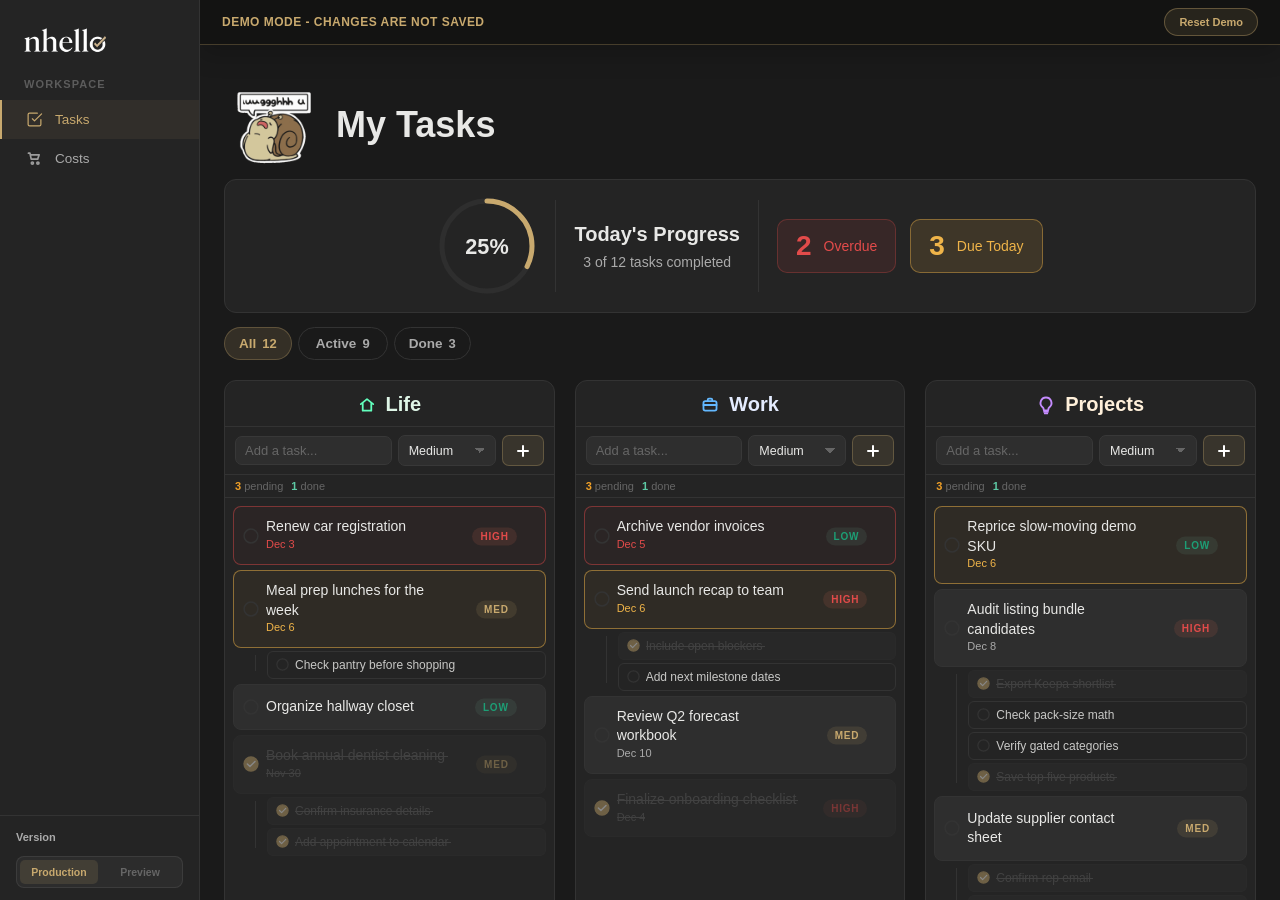
==== demo/index.html @ 2110e337 "Prepare demo for Vercel" ====
<!DOCTYPE html>
<html lang="en">
<head>
<meta charset="UTF-8">
<meta name="viewport" content="width=device-width, initial-scale=1.0">
<title>Productivity Dashboard</title>
<link rel="icon" type="image/png" href="assets/Tobi.png">
<link rel="stylesheet" href="shared.css">
<link rel="stylesheet" href="widgets/task-manager/style.css">
<link rel="stylesheet" href="widgets/cogs-calculator/style.css">
</head>
<body class="app-preload">

<!-- ── Sidebar nav ────────────────────────────────────────────────────────── -->
<nav class="sidebar">
  <div class="sidebar-brand">
    <img src="assets/nhello.png" class="sidebar-brand-img" alt="nhello">
  </div>
  <div class="sidebar-section-label">Workspace</div>
  <div class="nav-items">

    <button class="nav-item active" data-panel="task-manager">
      <svg width="16" height="16" viewBox="0 0 24 24"
           fill="none" stroke="currentColor"
           stroke-width="1.7" stroke-linecap="round" stroke-linejoin="round">
        <path d="M9 11l3 3L22 4"/>
        <path d="M21 12v7a2 2 0 01-2 2H5a2 2 0 01-2-2V5a2 2 0 012-2h11"/>
      </svg>
      Tasks
    </button>

    <button class="nav-item" data-panel="cogs-calc">
      <svg width="15" height="15" viewBox="0 0 16 16" fill="none" stroke="currentColor" stroke-width="1.6" stroke-linecap="round" stroke-linejoin="round">
        <path d="M2.3 3h1.4l1.2 5.6h6.1l1.4-4.1H4.7"/>
        <circle cx="6" cy="12.3" r="1"/>
        <circle cx="11.2" cy="12.3" r="1"/>
      </svg>
      Costs
    </button>

  </div>
  <div class="sidebar-footer">
    <div class="sidebar-version-panel">
      <div class="sidebar-preview-labels">
        <span class="sidebar-preview-title">Version</span>
        <div class="version-unsaved" id="version-unsaved">
          <span class="version-unsaved-dot" aria-hidden="true"></span>
          <span>Unpublished</span>
        </div>
      </div>
      <div class="version-segmented" role="group" aria-label="Dashboard version">
        <button class="version-option active" id="version-production-btn" type="button" data-version="production">Production</button>
        <button class="version-option" id="version-preview-btn" type="button" data-version="preview">Preview</button>
      </div>
      <div class="version-publish-revert" id="version-publish-revert" aria-hidden="true">
        <button class="version-action-btn revert-publish-btn" id="revert-publish-btn" type="button">
          <span class="version-action-label">Revert Publish</span>
          <span class="version-action-feedback">Publish reverted</span>
        </button>
      </div>
      <div class="version-actions" id="version-actions" aria-hidden="true">
        <button class="version-action-btn publish-btn" id="publish-preview-btn" type="button">
          <span class="version-action-label">Publish Preview</span>
          <span class="version-action-feedback">Published</span>
        </button>
        <button class="version-action-btn revert-btn" id="reset-preview-btn" type="button">
          <span class="version-action-label">Revert Changes</span>
          <span class="version-action-feedback">Preview reverted</span>
        </button>
      </div>
    </div>
  </div>
</nav>

<!-- ── Main content ───────────────────────────────────────────────────────── -->
<main class="main-content">
  <div class="demo-mode-banner" role="status" aria-live="polite">
    <span>Demo Mode - Changes are not saved</span>
    <button class="demo-reset-btn" type="button" onclick="window.resetDemoDashboard && window.resetDemoDashboard(this)">Reset Demo</button>
  </div>

  <!-- Task Manager panel -->
  <section class="panel active" id="panel-task-manager">
    <div class="app-wrap">

      <div class="app-header">
        <div class="header-title-row">
          <img src="assets/Aminal Sticker Snail.gif" class="header-gif" alt="">
          <h1>My Tasks</h1>
        </div>
      </div>

      <div class="panel-body">

      <!-- Dashboard -->
      <div class="dashboard">
        <div class="dashboard-left-group">
          <div class="dashboard-left">
            <svg viewBox="0 0 120 120" width="120" height="120" style="display:block;">
              <circle cx="60" cy="60" r="54" fill="none" stroke="var(--surface-2)" stroke-width="6"/>
              <circle id="donut-fill" cx="60" cy="60" r="54" fill="none" stroke="var(--gold)" stroke-width="6"
                      stroke-linecap="round" stroke-dasharray="0 339.29"
                      style="transform:rotate(-90deg);transform-origin:center;"/>
              <text id="donut-pct" x="50%" y="50%" text-anchor="middle" dominant-baseline="central" fill="#e8e8e6" font-size="26" font-weight="700"
                    font-family="-apple-system,BlinkMacSystemFont,'Segoe UI',sans-serif">0%</text>
            </svg>
          </div>
          <div class="dash-divider dashboard-divider-left" aria-hidden="true"></div>
          <div class="dashboard-middle">
            <div class="chart-heading">Today's Progress</div>
            <div class="chart-sub" id="chart-sub">0 of 0 tasks completed</div>
          </div>
        </div>
        <div class="dash-divider dashboard-divider-center" aria-hidden="true"></div>
        <div class="dashboard-right-group">
          <div class="dashboard-right">
            <div class="dashboard-status-stack">
              <div class="dash-pill overdue" id="pill-overdue">
                <span class="dash-pill-count" id="cnt-overdue">0</span>Overdue
              </div>
              <div class="dash-pill today" id="pill-today">
                <span class="dash-pill-count" id="cnt-today">0</span>Due Today
              </div>
            </div>
            <div class="dash-divider dashboard-divider-right" aria-hidden="true"></div>
            <div class="dashboard-add-group">
              <input type="text" id="dashboard-add-input" placeholder="Add a task..."
                     onkeydown="if(event.key==='Enter')addTaskFromDashboardPreview()">
              <select class="dashboard-category-select" id="dashboard-add-category" aria-label="Task category">
                <option value="life">Life</option>
                <option value="work">Work</option>
                <option value="pd">Projects</option>
              </select>
              <select class="add-priority-select" id="dashboard-add-priority" aria-label="Task priority">
                <option value="high">High</option>
                <option value="medium" selected>Medium</option>
                <option value="low">Low</option>
              </select>
              <button class="col-add-btn task-add-btn dashboard-add-btn" id="dashboard-add-btn" aria-label="Add task" onclick="addTaskFromDashboardPreview()">
                <span class="btn-icon" aria-hidden="true">
                  <span class="add-icon-line add-icon-line-h"></span>
                  <span class="add-icon-line add-icon-line-v"></span>
                </span>
              </button>
            </div>
          </div>
        </div>
      </div>

      <div class="filter-tabs filter-tabs-row">
        <button class="filter-tab active" data-filter="all" onclick="setFilter('all')">
          <span class="filter-tab-inner">
            <span>All</span>
            <span class="filter-tab-count" id="cnt-all">0</span>
          </span>
        </button>
        <button class="filter-tab" data-filter="active" onclick="setFilter('active')">
          <span class="filter-tab-inner">
            <span>Active</span>
            <span class="filter-tab-count" id="cnt-active">0</span>
          </span>
        </button>
        <button class="filter-tab" data-filter="done" onclick="setFilter('done')">
          <span class="filter-tab-inner">
            <span>Done</span>
            <span class="filter-tab-count" id="cnt-done">0</span>
          </span>
        </button>
        <button class="filter-clear-done" id="filter-clear-done" type="button" onclick="clearAllDone()" aria-hidden="true">
          <span class="filter-clear-label">Clear</span>
          <span class="filter-clear-feedback">Cleared</span>
        </button>
      </div>

      <!-- Three columns -->
      <div class="columns-grid">

        <div class="col col-life">
          <div class="col-header">
            <span class="col-title">
              <span class="col-title-icon" aria-hidden="true">
                <svg viewBox="0 0 16 16" fill="none" stroke="currentColor" stroke-width="1.6" stroke-linecap="round" stroke-linejoin="round">
                  <path d="M2.5 7.2L8 2.8l5.5 4.4"/>
                  <path d="M4.2 6.8V13h7.6V6.8"/>
                </svg>
              </span>
              <span>Life</span>
            </span>
          </div>
          <div class="col-add">
            <input type="text" id="input-life" placeholder="Add a task..."
                   onkeydown="if(event.key==='Enter')addTask('life')">
            <select class="add-priority-select" id="priority-life" aria-label="Task priority">
              <option value="high">High</option>
              <option value="medium" selected>Medium</option>
              <option value="low">Low</option>
            </select>
            <button class="col-add-btn task-add-btn" aria-label="Add task" onclick="addTask('life')">
              <span class="btn-icon" aria-hidden="true">
                <span class="add-icon-line add-icon-line-h"></span>
                <span class="add-icon-line add-icon-line-v"></span>
              </span>
            </button>
          </div>
          <div class="col-stats">
            <span class="pend"><strong id="pend-life">0</strong> pending</span>
            <span class="done"><strong id="done-life">0</strong> done</span>
          </div>
          <div class="col-tasks" id="tasks-life"></div>
        </div>

        <div class="col col-work">
          <div class="col-header">
            <span class="col-title">
              <span class="col-title-icon" aria-hidden="true">
                <svg viewBox="0 0 16 16" fill="none" stroke="currentColor" stroke-width="1.6" stroke-linecap="round" stroke-linejoin="round">
                  <rect x="2.2" y="4.5" width="11.6" height="8.5" rx="1.6"/>
                  <path d="M6 4V3.3c0-.6.4-1 1-1h2c.6 0 1 .4 1 1V4"/>
                  <path d="M2.2 8h11.6"/>
                </svg>
              </span>
              <span>Work</span>
            </span>
          </div>
          <div class="col-add">
            <input type="text" id="input-work" placeholder="Add a task..."
                   onkeydown="if(event.key==='Enter')addTask('work')">
            <select class="add-priority-select" id="priority-work" aria-label="Task priority">
              <option value="high">High</option>
              <option value="medium" selected>Medium</option>
              <option value="low">Low</option>
            </select>
            <button class="col-add-btn task-add-btn" aria-label="Add task" onclick="addTask('work')">
              <span class="btn-icon" aria-hidden="true">
                <span class="add-icon-line add-icon-line-h"></span>
                <span class="add-icon-line add-icon-line-v"></span>
              </span>
            </button>
          </div>
          <div class="col-stats">
            <span class="pend"><strong id="pend-work">0</strong> pending</span>
            <span class="done"><strong id="done-work">0</strong> done</span>
          </div>
          <div class="col-tasks" id="tasks-work"></div>
        </div>

        <div class="col col-pd">
          <div class="col-header">
            <span class="col-title">
              <span class="col-title-icon" aria-hidden="true">
                <svg viewBox="0 0 16 16" fill="none" stroke="currentColor" stroke-width="1.65" stroke-linecap="round" stroke-linejoin="round">
                  <path d="M8 1.35a4.85 4.85 0 0 0-3.08 8.6c.58.47.98.94.98 1.65v.32c0 .55.43.98.98.98h2.24c.55 0 .98-.43.98-.98v-.32c0-.71.4-1.18.98-1.65A4.85 4.85 0 0 0 8 1.35z"/>
                  <path d="M6.25 14.1h3.5"/>
                  <path d="M6.95 15.45h2.1"/>
                </svg>
              </span>
              <span>Projects</span>
            </span>
          </div>
          <div class="col-add">
            <input type="text" id="input-pd" placeholder="Add a task..."
                   onkeydown="if(event.key==='Enter')addTask('pd')">
            <select class="add-priority-select" id="priority-pd" aria-label="Task priority">
              <option value="high">High</option>
              <option value="medium" selected>Medium</option>
              <option value="low">Low</option>
            </select>
            <button class="col-add-btn task-add-btn" aria-label="Add task" onclick="addTask('pd')">
              <span class="btn-icon" aria-hidden="true">
                <span class="add-icon-line add-icon-line-h"></span>
                <span class="add-icon-line add-icon-line-v"></span>
              </span>
            </button>
          </div>
          <div class="col-stats">
            <span class="pend"><strong id="pend-pd">0</strong> pending</span>
            <span class="done"><strong id="done-pd">0</strong> done</span>
          </div>
          <div class="col-tasks" id="tasks-pd"></div>
        </div>

      </div>

      </div><!-- /panel-body -->
    </div>
  </section>

  <!-- COGS Calculator panel -->
  <section class="panel" id="panel-cogs-calc">
    <div class="app-wrap cogs-wrap">

      <div class="cogs-header">
        <div class="header-title-row">
          <img src="assets/Aminal Sticker Money.gif" class="header-gif" alt="">
          <h1>Cost Calculator</h1>
        </div>
      </div>

      <div class="panel-body">
      <div class="cogs-main">

        <!-- Saved products — narrow left column -->
        <div class="cogs-saved-col">
          <p class="section-label">Saved products</p>
          <div class="saved-list" id="savedList"><p class="no-saved">No saved products yet.</p></div>
        </div>

        <!-- Middle: inputs + validation + buttons -->
        <div class="cogs-middle">

          <div class="card">
            <p class="section-label">Product details</p>
            <div class="row">
              <label>Product name</label>
              <input type="text" id="prodName" placeholder="e.g. Stitch Sponge 3ct" oninput="setProductNameSaveError(false)">
              <span class="unit unit-spacer"></span>
            </div>
            <div id="prodNameError" class="field-error" role="alert">Product name is required to save</div>
            <div class="row">
              <label>List price</label>
              <input type="number" id="listPrice" value="" step="0.01" min="0" oninput="calc()">
              <span class="unit">$</span>
            </div>
            <div class="row">
              <label>Source pack size</label>
              <input type="number" id="sourcePack" value="3" step="1" min="1" oninput="calc()">
              <span class="unit">ct</span>
            </div>
            <div class="row">
              <label>Listing pack size</label>
              <input type="number" id="sellPack" value="2" step="1" min="1" oninput="calc()">
              <span class="unit">ct</span>
            </div>
            <div class="row">
              <label>Packs to order</label>
              <input type="number" id="qty" value="10" step="1" min="1" oninput="calc()">
              <span class="unit">packs</span>
            </div>
            <div class="row">
              <label>Existing inventory</label>
              <input type="number" id="existingUnits" value="0" step="1" min="0" oninput="calc()">
              <span class="unit">singles</span>
            </div>
          </div>

          <div id="validationAlert" class="alert"></div>

          <div class="card cogs-stretch">
            <p class="section-label">Discount &amp; tax</p>
            <div class="toggle-row">
              <input type="checkbox" id="hasDiscount" onchange="toggleDiscount()">
              <label for="hasDiscount">Apply supplier discount</label>
            </div>
            <div class="row" id="discountRow" style="display:none;">
              <label>Discount</label>
              <input type="number" id="discount" value="15" step="0.1" min="0" max="100" oninput="calc()">
              <span class="unit">%</span>
            </div>
            <div class="toggle-row" style="margin-top:4px;">
              <input type="checkbox" id="hasTax" onchange="toggleTax()" checked>
              <label for="hasTax">Apply sales tax</label>
            </div>
            <div class="row" id="taxRow" style="display:flex;">
              <label>Tax rate</label>
              <input type="number" id="taxRate" value="8.25" step="0.001" min="0" max="20" oninput="calc()">
              <span class="unit">%</span>
            </div>
          </div>

          <!-- Buttons pushed to bottom of middle column -->
          <div class="cogs-action-btns">
            <button class="primary action-btn" id="saveBtn" onclick="saveProduct()">
              <span class="btn-label">Save</span>
              <span class="btn-feedback">Saved</span>
              <span class="btn-icon">
                <svg xmlns="http://www.w3.org/2000/svg" viewBox="0 0 24 24" fill="currentColor" width="19" height="19">
                  <path fill-rule="evenodd" clip-rule="evenodd" d="M4 2a2 2 0 00-2 2v16a2 2 0 002 2h16a2 2 0 002-2V6.828a2 2 0 00-.586-1.414l-2.828-2.828A2 2 0 0017.172 2H4zm4 1h6v4H8V3zM5 13h14v7H5v-7z"/>
                </svg>
              </span>
            </button>
            <button class="clear-action-btn action-btn" id="clearBtn" onclick="clearForm()">
              <span class="btn-label">Clear</span>
              <span class="btn-feedback">Cleared</span>
            </button>
          </div>

        </div>

        <!-- Right: results -->
        <div class="cogs-right">

          <div class="result-hero">
            <div>
              <div class="rlabel">Your COGS &mdash; plug into SellerAmp</div>
              <div class="rsub" id="heroSub">per listing unit</div>
            </div>
            <div style="display:flex;align-items:center;gap:10px;">
              <div class="rval" id="heroVal">—</div>
              <button class="copy-btn action-btn" id="copyBtn" onclick="copyCOGS()">
                <span class="copy-btn-label">Copy</span>
                <span class="btn-feedback">Copied</span>
                <span class="copy-btn-icon" aria-hidden="true">
                  <svg xmlns="http://www.w3.org/2000/svg" viewBox="0 0 24 24" fill="currentColor" width="18" height="18">
                    <path d="M8 7a3 3 0 0 1 3-3h7a3 3 0 0 1 3 3v7a3 3 0 0 1-3 3h-1v-2h1a1 1 0 0 0 1-1V7a1 1 0 0 0-1-1h-7a1 1 0 0 0-1 1v1H8V7z"/>
                    <path d="M6 9a3 3 0 0 1 3-3h7a3 3 0 0 1 3 3v7a3 3 0 0 1-3 3H9a3 3 0 0 1-3-3V9zm3-1a1 1 0 0 0-1 1v7a1 1 0 0 0 1 1h7a1 1 0 0 0 1-1V9a1 1 0 0 0-1-1H9z"/>
                  </svg>
                </span>
              </button>
            </div>
          </div>

          <div class="results-grid">
            <div class="metric">
              <div class="mlabel">Cost per source pack</div>
              <div class="mval" id="r-packCost">—</div>
            </div>
            <div class="metric">
              <div class="mlabel">Cost per single unit</div>
              <div class="mval" id="r-perUnit">—</div>
            </div>
            <div class="metric">
              <div class="mlabel">Total singles (w/ inventory)</div>
              <div class="mval" id="r-totalSingles">—</div>
            </div>
            <div class="metric" id="m-listingUnits">
              <div class="mlabel">Total listing units</div>
              <div class="mval" id="r-listingUnits">—</div>
            </div>
            <div class="metric">
              <div class="mlabel">Total order cost</div>
              <div class="mval" id="r-orderCost">—</div>
            </div>
            <div class="metric">
              <div class="mlabel">Leftover single units</div>
              <div class="mval" id="r-leftover">—</div>
            </div>
          </div>

          <div class="breakdown cogs-stretch">
            <p class="section-label" style="margin-bottom:10px;">Step-by-step breakdown</p>
            <div class="brow"><span>List price per source pack</span><span id="b-list">—</span></div>
            <div class="brow deduct" id="b-discRow" style="display:none;"><span id="b-discLabel">— Discount</span><span id="b-disc">—</span></div>
            <div class="brow add" id="b-taxRow" style="display:flex;"><span id="b-taxLabel">+ Tax</span><span id="b-tax">—</span></div>
            <div class="brow"><span>= Cost per source pack</span><span id="b-packCost">—</span></div>
            <div class="divider"></div>
            <div class="brow op"><span id="b-divLabel">÷ source units</span><span id="b-div">—</span></div>
            <div class="brow"><span>= Cost per single unit</span><span id="b-perUnit">—</span></div>
            <div class="brow op"><span id="b-mulLabel">× sell units</span><span id="b-mul">—</span></div>
            <div class="brow"><span>= COGS per listing unit</span><span id="b-cogs">—</span></div>
          </div>

        </div>

      </div>
      </div><!-- /panel-body -->
    </div>
  </section>

</main>

<!-- ── Widget scripts ─────────────────────────────────────────────────────── -->
<script src="widgets/task-manager/script.js"></script>
<script src="widgets/cogs-calculator/script.js"></script>

<!-- ── Nav panel switching ───────────────────────────────────────────────── -->
<script>
  var PANEL_EXIT_MS = 350;
  var panelSwitchLocked = false;
  var versionSwitchLocked = false;
  var PREVIEW_CLASS = 'dashboard-topbar-preview-v2';
  var VERSION_STORAGE_KEY = 'dashboardDemoVersionSystem_v1';
  var VERSION_RESTORE_STORAGE_KEY = 'dashboardDemoPreviewRestoreState_v1';
  var PRODUCTION_RESTORE_STORAGE_KEY = 'dashboardDemoProductionRestoreState_v1';
  var LEGACY_PREVIEW_STORAGE_KEY = 'dashboardDemoTopbarPreviewMode';
  var PREVIEW_UPDATE_BATCH_ID = 'ai-preview-batch-2026-04-24-header-align-v1';
  var activeDashboardVersion = 'production';
  var dashboardVersions = null;
  var restorablePreviewConfig = null;
  var restorablePreviewRedoConfig = null;
  var previewRestoreAvailable = false;
  var restorableProductionConfig = null;
  var productionRestoreAvailable = false;
  var VERSION_FEEDBACK_HOLD_MS = 1350;

  function dashboardVersionDefaults() {
    return {
      active: 'production',
      production: { layout: 'production' },
      preview: { layout: 'previewTopbar' }
    };
  }

  function clearDemoVersionStorage() {
    try {
      sessionStorage.removeItem(VERSION_STORAGE_KEY);
      sessionStorage.removeItem(VERSION_RESTORE_STORAGE_KEY);
      sessionStorage.removeItem(PRODUCTION_RESTORE_STORAGE_KEY);
      sessionStorage.removeItem(LEGACY_PREVIEW_STORAGE_KEY);
    } catch (e) {}
  }

  function cloneVersionConfig(config) {
    return JSON.parse(JSON.stringify(config || { layout: 'production' }));
  }

  function versionConfigEquals(a, b) {
    return JSON.stringify(a || {}) === JSON.stringify(b || {});
  }

  function loadDashboardVersions() {
    var defaults = dashboardVersionDefaults();
    try {
      var saved = JSON.parse(sessionStorage.getItem(VERSION_STORAGE_KEY) || 'null');
      if (saved && saved.production && saved.preview) {
        defaults.production = saved.production;
        defaults.preview = saved.preview;
        defaults.preview.layout = 'previewTopbar';
        defaults.active = saved.active === 'preview' ? 'preview' : 'production';
        return defaults;
      }
      var legacy = sessionStorage.getItem(LEGACY_PREVIEW_STORAGE_KEY);
      if (legacy === 'preview') defaults.active = 'preview';
    } catch (e) {}
    return defaults;
  }

  function saveDashboardVersions() {
    if (!dashboardVersions) return;
    try {
      sessionStorage.setItem(VERSION_STORAGE_KEY, JSON.stringify(dashboardVersions));
    } catch (e) {}
  }

  function loadPreviewRestoreState() {
    try {
      var saved = JSON.parse(sessionStorage.getItem(VERSION_RESTORE_STORAGE_KEY) || 'null');
      if (saved && saved.backup) {
        restorablePreviewConfig = cloneVersionConfig(saved.backup);
        restorablePreviewRedoConfig = saved.redo ? cloneVersionConfig(saved.redo) : null;
        previewRestoreAvailable = saved.available !== false;
      }
    } catch (e) {
      restorablePreviewConfig = null;
      restorablePreviewRedoConfig = null;
      previewRestoreAvailable = false;
    }
  }

  function savePreviewRestoreState() {
    try {
      sessionStorage.setItem(VERSION_RESTORE_STORAGE_KEY, JSON.stringify({
        backup: restorablePreviewConfig,
        redo: restorablePreviewRedoConfig,
        available: !!previewRestoreAvailable
      }));
    } catch (e) {}
  }

  function loadProductionRestoreState() {
    try {
      var saved = JSON.parse(sessionStorage.getItem(PRODUCTION_RESTORE_STORAGE_KEY) || 'null');
      if (saved && saved.backup) {
        restorableProductionConfig = cloneVersionConfig(saved.backup);
        productionRestoreAvailable = !!saved.available;
      }
    } catch (e) {
      restorableProductionConfig = null;
      productionRestoreAvailable = false;
    }
  }

  function saveProductionRestoreState() {
    try {
      sessionStorage.setItem(PRODUCTION_RESTORE_STORAGE_KEY, JSON.stringify({
        backup: restorableProductionConfig,
        available: !!productionRestoreAvailable
      }));
    } catch (e) {}
  }

  function getActiveVersionConfig() {
    return cloneVersionConfig(dashboardVersions && dashboardVersions[activeDashboardVersion]);
  }

  function hasUnsavedPreviewChanges() {
    return !!dashboardVersions && !versionConfigEquals(dashboardVersions.preview, dashboardVersions.production);
  }

  function hasPreviewRestoreChanges() {
    return !!dashboardVersions
      && !!restorablePreviewConfig
      && previewRestoreAvailable
      && !versionConfigEquals(dashboardVersions.preview, restorablePreviewConfig);
  }

  function hasPreviewRedoChanges() {
    return !!dashboardVersions
      && !!restorablePreviewConfig
      && !!restorablePreviewRedoConfig
      && previewRestoreAvailable
      && versionConfigEquals(dashboardVersions.preview, restorablePreviewConfig)
      && !versionConfigEquals(dashboardVersions.preview, restorablePreviewRedoConfig);
  }

  function syncVersionButtons(versionName) {
    var isPreview = versionName === 'preview';
    var prodBtn = document.getElementById('version-production-btn');
    var previewBtn = document.getElementById('version-preview-btn');
    if (prodBtn) prodBtn.classList.toggle('active', !isPreview);
    if (previewBtn) previewBtn.classList.toggle('active', isPreview);
  }

  function setVersionActionsVisible(isVisible) {
    var actions = document.getElementById('version-actions');
    if (!actions) return;
    actions.classList.toggle('is-visible', !!isVisible);
    actions.setAttribute('aria-hidden', isVisible ? 'false' : 'true');
  }

  function setPublishRevertVisible(isVisible) {
    var wrap = document.getElementById('version-publish-revert');
    if (!wrap) return;
    wrap.classList.toggle('is-visible', !!isVisible);
    wrap.setAttribute('aria-hidden', isVisible ? 'false' : 'true');
  }

  function syncUnsavedIndicatorForVersion(versionName) {
    var unsaved = document.getElementById('version-unsaved');
    if (!unsaved) return;
    unsaved.classList.toggle('is-visible', versionName === 'preview' && hasUnsavedPreviewChanges());
  }

  function setRevertButtonState() {
    var btn = document.getElementById('reset-preview-btn');
    if (!btn) return;
    var label = btn.querySelector('.version-action-label');
    var feedback = btn.querySelector('.version-action-feedback');
    var canRevert = hasPreviewRestoreChanges();
    var canRestore = hasPreviewRedoChanges();
    if (label && !btn.classList.contains('is-feedback')) {
      label.textContent = canRestore ? 'Restore Changes' : 'Revert Changes';
    }
    if (feedback) feedback.textContent = 'Preview reverted';
    btn.disabled = activeDashboardVersion !== 'preview' || (!canRevert && !canRestore);
    btn.classList.toggle('is-restore', canRestore);
  }

  function showRevertButtonFeedback(message) {
    var btn = document.getElementById('reset-preview-btn');
    if (!btn) return;
    var feedback = btn.querySelector('.version-action-feedback');
    if (feedback) feedback.textContent = message;
    btn.classList.add('is-feedback');
    clearTimeout(btn._revertTimer);
    btn._revertTimer = setTimeout(function() {
      btn.classList.remove('is-feedback');
      setRevertButtonState();
    }, VERSION_FEEDBACK_HOLD_MS);
  }

  function setPublishRevertButtonState() {
    var btn = document.getElementById('revert-publish-btn');
    if (!btn) return;
    var canRevertPublish = activeDashboardVersion === 'production' && !!restorableProductionConfig && productionRestoreAvailable;
    btn.disabled = !canRevertPublish;
    setPublishRevertVisible(canRevertPublish || btn.classList.contains('is-feedback'));
  }

  function showPublishRevertFeedback(message, onDone) {
    var btn = document.getElementById('revert-publish-btn');
    if (!btn) {
      if (typeof onDone === 'function') onDone();
      return;
    }
    var feedback = btn.querySelector('.version-action-feedback');
    if (feedback) feedback.textContent = message;
    setPublishRevertVisible(true);
    btn.classList.add('is-feedback');
    clearTimeout(btn._publishRevertTimer);
    btn._publishRevertTimer = setTimeout(function() {
      btn.classList.remove('is-feedback');
      if (typeof onDone === 'function') onDone();
      setPublishRevertButtonState();
    }, VERSION_FEEDBACK_HOLD_MS);
  }

  function syncVersionChrome() {
    var isPreview = activeDashboardVersion === 'preview';
    syncVersionButtons(activeDashboardVersion);
    syncUnsavedIndicatorForVersion(activeDashboardVersion);
    setVersionActionsVisible(isPreview);
    setRevertButtonState();
    setPublishRevertButtonState();
  }

  function applyDashboardVersionConfig(config) {
    document.body.classList.toggle(PREVIEW_CLASS, !!config && config.layout === 'previewTopbar');
    var isReverted = activeDashboardVersion === 'preview' && !!config && config.aiBatchId !== PREVIEW_UPDATE_BATCH_ID;
    document.body.classList.toggle('preview-update-reverted', isReverted);
    var medOptionText = isReverted ? 'MED' : 'Medium';
    document.querySelectorAll('.add-priority-select option[value="medium"]').forEach(function(opt) {
      opt.textContent = medOptionText;
    });
    syncVersionChrome();
  }

  function markPreviewChanged(nextConfig) {
    if (!dashboardVersions || activeDashboardVersion !== 'preview') return;
    dashboardVersions.preview = cloneVersionConfig(nextConfig || getActiveVersionConfig());
    saveDashboardVersions();
    applyDashboardVersionConfig(dashboardVersions.preview);
    syncVersionChrome();
  }

  function renderDashboardVersionAfterSwitch(activePanel) {
    _donutAnimated = false;
    var dashboard = document.querySelector('#panel-task-manager .dashboard');
    if (dashboard) {
      dashboard.classList.remove('dashboard-enter');
      dashboard.classList.add('dashboard-pre-enter');
    }
    renderDashboard(getData());
    document.querySelector('.main-content').scrollTop = 0;
    void activePanel.offsetWidth;
    activePanel.classList.add('active');
    versionSwitchLocked = false;
    if (activePanel.id === 'panel-task-manager' && window.triggerTaskDashboardEntrance) window.triggerTaskDashboardEntrance();
  }

  function setDashboardVersion(versionName) {
    var nextVersion = versionName === 'preview' ? 'preview' : 'production';
    if (!dashboardVersions) dashboardVersions = loadDashboardVersions();
    var activePanel = document.querySelector('.panel.active');
    var reduceMotion = window.matchMedia && window.matchMedia('(prefers-reduced-motion: reduce)').matches;

    if (nextVersion === activeDashboardVersion) {
      syncVersionChrome();
      return;
    }

    if (!versionSwitchLocked) syncVersionButtons(nextVersion);

    if (activeDashboardVersion === 'preview' && nextVersion === 'production') {
      syncUnsavedIndicatorForVersion(nextVersion);
      setVersionActionsVisible(false);
      setPublishRevertVisible(false);
    } else if (activeDashboardVersion === 'production' && nextVersion === 'preview') {
      setPublishRevertVisible(false);
      syncUnsavedIndicatorForVersion(nextVersion);
      setRevertButtonState();
      setVersionActionsVisible(true);
    }

    if (!activePanel || reduceMotion || versionSwitchLocked) {
      activeDashboardVersion = nextVersion;
      dashboardVersions.active = activeDashboardVersion;
      saveDashboardVersions();
      applyDashboardVersionConfig(dashboardVersions[activeDashboardVersion]);
      if (activePanel && activePanel.id === 'panel-task-manager') {
        _donutAnimated = false;
        renderDashboard(getData());
        if (window.triggerTaskDashboardEntrance) window.triggerTaskDashboardEntrance();
      }
      return;
    }

    versionSwitchLocked = true;
    activePanel.classList.add('panel-out');
    activePanel.classList.remove('active');

    setTimeout(function() {
      activePanel.classList.remove('panel-out');
      activeDashboardVersion = nextVersion;
      dashboardVersions.active = activeDashboardVersion;
      saveDashboardVersions();
      applyDashboardVersionConfig(dashboardVersions[activeDashboardVersion]);
      renderDashboardVersionAfterSwitch(activePanel);
    }, PANEL_EXIT_MS);
  }

  function publishPreview() {
    if (!dashboardVersions || activeDashboardVersion !== 'preview') return;
    restorableProductionConfig = cloneVersionConfig(dashboardVersions.production);
    productionRestoreAvailable = true;
    saveProductionRestoreState();
    dashboardVersions.production = cloneVersionConfig(dashboardVersions.preview);
    saveDashboardVersions();
    setDashboardVersion('production');
  }

  function revertPublish() {
    if (!dashboardVersions || activeDashboardVersion !== 'production') return;
    if (!restorableProductionConfig || !productionRestoreAvailable) {
      setPublishRevertButtonState();
      return;
    }
    var activePanel = document.querySelector('.panel.active');
    var reduceMotion = window.matchMedia && window.matchMedia('(prefers-reduced-motion: reduce)').matches;
    function finishRevertPublish() {
      dashboardVersions.production = cloneVersionConfig(restorableProductionConfig);
      saveDashboardVersions();
      applyDashboardVersionConfig(dashboardVersions.production);
      _donutAnimated = false;
      renderDashboard(getData());
      if (activePanel) {
        document.querySelector('.main-content').scrollTop = 0;
        activePanel.classList.add('active');
      }
      versionSwitchLocked = false;
      if (activePanel && activePanel.id === 'panel-task-manager' && window.triggerTaskDashboardEntrance) {
        window.triggerTaskDashboardEntrance();
      }
      showPublishRevertFeedback('Publish reverted', function() {
        productionRestoreAvailable = false;
        saveProductionRestoreState();
      });
    }
    if (!activePanel || reduceMotion || versionSwitchLocked) {
      finishRevertPublish();
      return;
    }
    versionSwitchLocked = true;
    activePanel.classList.add('panel-out');
    activePanel.classList.remove('active');
    setTimeout(function() {
      activePanel.classList.remove('panel-out');
      finishRevertPublish();
    }, PANEL_EXIT_MS);
  }

  function resetPreview() {
    if (!dashboardVersions || activeDashboardVersion !== 'preview') return;
    if (hasPreviewRedoChanges()) {
      dashboardVersions.preview = cloneVersionConfig(restorablePreviewRedoConfig);
      saveDashboardVersions();
      applyDashboardVersionConfig(dashboardVersions.preview);
      _donutAnimated = false;
      renderDashboard(getData());
      if (window.triggerTaskDashboardEntrance) window.triggerTaskDashboardEntrance();
      showRevertButtonFeedback('Changes restored');
      savePreviewRestoreState();
      return;
    }
    if (hasPreviewRestoreChanges()) {
      restorablePreviewRedoConfig = cloneVersionConfig(dashboardVersions.preview);
      dashboardVersions.preview = cloneVersionConfig(restorablePreviewConfig);
      saveDashboardVersions();
      applyDashboardVersionConfig(dashboardVersions.preview);
      _donutAnimated = false;
      renderDashboard(getData());
      if (window.triggerTaskDashboardEntrance) window.triggerTaskDashboardEntrance();
      showRevertButtonFeedback('Preview reverted');
      savePreviewRestoreState();
      return;
    }
    setRevertButtonState();
  }

  function savePreviewUpdateSnapshot() {
    if (!dashboardVersions || !dashboardVersions.preview) return;
    if (dashboardVersions.preview.aiBatchId !== PREVIEW_UPDATE_BATCH_ID) {
      restorablePreviewConfig = cloneVersionConfig(dashboardVersions.preview);
      restorablePreviewRedoConfig = null;
      previewRestoreAvailable = true;
      dashboardVersions.preview.aiBatchId = PREVIEW_UPDATE_BATCH_ID;
      saveDashboardVersions();
      savePreviewRestoreState();
    }
  }

  (function initDashboardVersionSystem() {
    clearDemoVersionStorage();
    dashboardVersions = loadDashboardVersions();
    loadPreviewRestoreState();
    loadProductionRestoreState();
    savePreviewUpdateSnapshot();
    activeDashboardVersion = dashboardVersions.active === 'preview' ? 'preview' : 'production';
    applyDashboardVersionConfig(dashboardVersions[activeDashboardVersion]);
  })();

  if (!(window.matchMedia && window.matchMedia('(prefers-reduced-motion: reduce)').matches)) {
    setTimeout(function() {
      requestAnimationFrame(function() {
        document.body.classList.remove('app-preload');
        document.body.classList.add('app-ready');
        if (window.triggerTaskDashboardEntrance) window.triggerTaskDashboardEntrance();
      });
    }, PANEL_EXIT_MS);
  } else {
    document.body.classList.remove('app-preload');
    document.body.classList.add('app-ready');
  }

  document.querySelectorAll('.nav-item[data-panel]').forEach(function(btn) {
    btn.addEventListener('click', function() {
      var panelId = 'panel-' + this.dataset.panel;
      var newPanel = document.getElementById(panelId);
      var curPanel = document.querySelector('.panel.active');
      if (curPanel === newPanel || panelSwitchLocked) return;

      document.querySelectorAll('.nav-item').forEach(function(b) { b.classList.remove('active'); });
      this.classList.add('active');

      if (window.matchMedia && window.matchMedia('(prefers-reduced-motion: reduce)').matches) {
        if (curPanel) curPanel.classList.remove('active');
        newPanel.classList.add('active');
        document.querySelector('.main-content').scrollTop = 0;
        return;
      }

      panelSwitchLocked = true;

      if (panelId === 'panel-task-manager') {
        var taskDash = document.querySelector('#panel-task-manager .dashboard');
        if (taskDash) {
          taskDash.classList.remove('dashboard-enter');
          taskDash.classList.add('dashboard-pre-enter');
        }
      }

      if (curPanel) {
        curPanel.classList.add('panel-out');
        curPanel.classList.remove('active');
      }

      setTimeout(function() {
        if (curPanel) curPanel.classList.remove('panel-out');
        newPanel.classList.add('active');
        document.querySelector('.main-content').scrollTop = 0;
        panelSwitchLocked = false;
        if (panelId === 'panel-task-manager') {
          _donutAnimated = false;
          renderDashboard(getData());
          if (window.triggerTaskDashboardEntrance) window.triggerTaskDashboardEntrance();
        }
      }, PANEL_EXIT_MS);
    });
  });

  document.querySelectorAll('.version-option[data-version]').forEach(function(btn) {
    btn.addEventListener('click', function() {
      setDashboardVersion(this.dataset.version);
    });
  });

  var publishBtn = document.getElementById('publish-preview-btn');
  if (publishBtn) publishBtn.addEventListener('click', publishPreview);

  var resetBtn = document.getElementById('reset-preview-btn');
  if (resetBtn) {
    resetBtn.addEventListener('click', resetPreview);
  }

  var revertPublishBtn = document.getElementById('revert-publish-btn');
  if (revertPublishBtn) {
    revertPublishBtn.addEventListener('click', revertPublish);
  }

  window.resetDemoVersionState = function() {
    clearDemoVersionStorage();
    restorablePreviewConfig = null;
    restorablePreviewRedoConfig = null;
    previewRestoreAvailable = false;
    restorableProductionConfig = null;
    productionRestoreAvailable = false;
    dashboardVersions = loadDashboardVersions();
    savePreviewUpdateSnapshot();
    activeDashboardVersion = dashboardVersions.active === 'preview' ? 'preview' : 'production';
    applyDashboardVersionConfig(dashboardVersions[activeDashboardVersion]);
    if (activeDashboardVersion !== 'production') setDashboardVersion('production');
  };

  window.resetDemoDashboard = async function(btn) {
    if (btn) btn.disabled = true;
    try {
      if (window.resetDemoTasks) await window.resetDemoTasks();
      if (window.resetDemoProducts) await window.resetDemoProducts();
      if (window.resetDemoVersionState) window.resetDemoVersionState();
      if (btn) {
        var original = btn.textContent;
        btn.textContent = 'Reset';
        setTimeout(function() {
          btn.textContent = original || 'Reset Demo';
          btn.disabled = false;
        }, VERSION_FEEDBACK_HOLD_MS);
      }
    } catch (e) {
      if (btn) btn.disabled = false;
    }
  };

  window.setDashboardVersion = setDashboardVersion;
  window.publishDashboardPreview = publishPreview;
  window.resetDashboardPreview = resetPreview;
  window.updatePreviewDashboardConfig = markPreviewChanged;
</script>

</body>
</html>
---- demo/shared.css ----
/* ── Design tokens ─────────────────────────────────────────────────────────── */
:root {
  --bg:           #1a1a1a;
  --surface:      #242424;
  --surface-2:    #2e2e2e;
  --border:       #333333;
  --border-input: #383838;
  --text-primary: #e8e8e6;
  --text-muted:   #aaaaaa;
  --text-hint:    #666666;
  --green:        #1D9E75;
  --green-light:  #5DCAA5;
  --green-bg:     #0d2b22;
  --red:          #E24B4A;
  --amber:        #EF9F27;
  --gold:         #c8a96e;
  --gold-dim:     rgba(200,169,110,0.15);
  --sidebar-w:    200px;
}

/* ── Base reset ────────────────────────────────────────────────────────────── */
* { box-sizing: border-box; margin: 0; padding: 0; }

html,
body,
.main-content,
* {
  scrollbar-width: none;
  -ms-overflow-style: none;
}

html::-webkit-scrollbar,
body::-webkit-scrollbar,
.main-content::-webkit-scrollbar,
*::-webkit-scrollbar {
  width: 0;
  height: 0;
  display: none;
}

body {
  font-family: -apple-system, BlinkMacSystemFont, 'Segoe UI', sans-serif;
  background: var(--bg);
  color: var(--text-primary);
  min-height: 100vh;
  display: flex;
  overflow: hidden;
}

h1 { font-size: 36px; font-weight: 600; margin-bottom: 4px; }
.sub { font-size: 13px; color: var(--text-muted); }

/* ── Page header title row (shared by both widgets) ── */
.header-title-row { display: flex; align-items: center; gap: 12px; }
.header-gif { height: 100px; width: auto; display: block; }

/* ── Sidebar ───────────────────────────────────────────────────────────────── */
.sidebar {
  width: var(--sidebar-w);
  background: var(--surface);
  border-right: 1px solid var(--border);
  display: flex;
  flex-direction: column;
  flex-shrink: 0;
  height: 100vh;
  position: sticky;
  top: 0;
  overflow: hidden;
}


.sidebar-brand {
  padding: 3px 24px 2px;
  display: flex;
  align-items: center;
  min-height: 26px;
  user-select: none;
}
.sidebar-brand-img {
  display: block;
  max-width: 118px;
  width: 100%;
  height: auto;
  margin-left: -18.4px;
}

.sidebar-section-label {
  padding: 6px 24px 10px;
  font-size: 11px;
  font-weight: 600;
  letter-spacing: 0.1em;
  text-transform: uppercase;
  color: var(--text-hint);
  opacity: 0.85;
  user-select: none;
  transform: translateY(-12px);
}

.nav-items {
  padding: 0;
  flex: 1;
  transform: translateY(-12px);
}

.nav-item {
  display: flex;
  align-items: center;
  gap: 12px;
  width: 100%;
  padding: 11px 24px;
  font-size: 13.5px;
  font-family: inherit;
  color: var(--text-muted);
  background: transparent;
  border: none;
  border-left: 2px solid transparent;
  cursor: pointer;
  text-align: left;
  transition: color 0.18s, background 0.18s, border-color 0.18s;
  user-select: none;
  font-weight: 400;
}
.nav-item:hover {
  color: var(--text-primary);
  background: rgba(232,232,230,0.12);
}
.nav-item.active {
  color: var(--gold);
  background: rgba(200,169,110,0.08);
  border-left-color: var(--gold);
  font-weight: 500;
}
.nav-item svg {
  flex-shrink: 0;
  opacity: 0.9;
  width: 17px;
  height: 17px;
}
.nav-item.active svg { opacity: 1; }

.sidebar-footer {
  padding: 12px 16px;
  border-top: 1px solid var(--border);
  font-size: 11px;
  color: var(--text-hint);
  display: flex;
  flex-direction: column;
  gap: 0;
}

.sidebar-version-panel {
  display: flex;
  flex-direction: column;
  gap: 0;
}

.sidebar-preview-labels {
  display: flex;
  align-items: center;
  justify-content: space-between;
  gap: 8px;
  min-width: 0;
  margin-bottom: 10px;
}

.sidebar-preview-title {
  font-size: 11px;
  font-weight: 600;
  color: var(--text-muted);
}

.version-segmented {
  display: grid;
  grid-template-columns: 1fr 1fr;
  gap: 3px;
  padding: 3px;
  border: 1px solid rgba(255,255,255,0.08);
  border-radius: 8px;
  background: rgba(255,255,255,0.04);
}

.version-option {
  min-width: 0;
  border: none;
  border-radius: 5px;
  padding: 6px 7px;
  background: transparent;
  color: var(--text-hint);
  font: inherit;
  font-size: 10.5px;
  font-weight: 600;
  cursor: pointer;
  transition: color 0.08s ease, background 0.08s ease;
}

.version-option:hover {
  color: var(--text-primary);
}

.version-option.active {
  color: var(--gold);
  background: rgba(200,169,110,0.14);
}

.version-actions {
  display: flex;
  flex-direction: column;
  gap: 7px;
  margin-top: 0;
  opacity: 0;
  transform: translateX(24px);
  pointer-events: none;
  max-height: 0;
  overflow: hidden;
  transition:
    opacity 0.46s cubic-bezier(0.22, 1, 0.36, 1),
    transform 0.46s cubic-bezier(0.22, 1, 0.36, 1),
    max-height 0.46s cubic-bezier(0.22, 1, 0.36, 1);
}

.version-publish-revert {
  display: flex;
  flex-direction: column;
  gap: 7px;
  margin-top: 0;
  opacity: 0;
  transform: translateX(24px);
  pointer-events: none;
  max-height: 0;
  overflow: hidden;
  transition:
    opacity 0.46s cubic-bezier(0.22, 1, 0.36, 1),
    transform 0.46s cubic-bezier(0.22, 1, 0.36, 1),
    max-height 0.46s cubic-bezier(0.22, 1, 0.36, 1);
}

.version-publish-revert.is-visible {
  opacity: 1;
  transform: translateX(0);
  pointer-events: auto;
  max-height: 36px;
  margin-top: 10px;
}

.version-actions.is-visible {
  opacity: 1;
  transform: translateX(0);
  pointer-events: auto;
  max-height: 116px;
  margin-top: 10px;
}

.version-unsaved {
  display: inline-flex;
  align-items: center;
  gap: 6px;
  position: relative;
  min-height: 18px;
  color: var(--text-muted);
  font-size: 10.5px;
  opacity: 0;
  transform: translateX(24px);
  pointer-events: none;
  transition:
    opacity 0.46s cubic-bezier(0.22, 1, 0.36, 1),
    transform 0.46s cubic-bezier(0.22, 1, 0.36, 1);
}

.version-unsaved.is-visible {
  opacity: 1;
  transform: translateX(0);
  pointer-events: auto;
}

.version-unsaved-dot {
  width: 6px;
  height: 6px;
  border-radius: 50%;
  background: var(--amber);
  box-shadow: 0 0 0 3px rgba(239,159,39,0.12);
}

.version-action-btn {
  position: relative;
  width: calc(100% - 2px);
  min-height: 29px;
  border: 1px solid rgba(255,255,255,0.1);
  border-radius: 6px;
  background: rgba(255,255,255,0.04);
  color: var(--text-muted);
  font: inherit;
  font-size: 11px;
  font-weight: 600;
  cursor: pointer;
  overflow: hidden;
  transition: color 0.18s ease, border-color 0.18s ease, background 0.28s ease, box-shadow 0.18s ease, transform 0.18s ease;
}

.version-action-btn:hover {
  color: var(--text-primary);
  border-color: rgba(200,169,110,0.32);
  background: rgba(200,169,110,0.1);
  transform: translateX(2px);
}

.version-action-btn:active {
  transform: translateX(2px) translateY(1px);
  box-shadow: 0 6px 12px rgba(0,0,0,0.18);
}

.version-action-btn:focus-visible {
  outline: 1px solid rgba(200,169,110,0.65);
  outline-offset: 2px;
}

.version-action-btn:disabled {
  cursor: default;
  opacity: 0.42;
  color: var(--text-hint);
  border-color: rgba(255,255,255,0.08);
  background: rgba(255,255,255,0.03);
  transform: none;
  box-shadow: none;
}

.version-action-btn.publish-btn {
  color: #111;
  background: var(--gold);
  border-color: var(--gold);
}

.version-action-btn.publish-btn:hover {
  color: #111;
  background: #d4b77a;
  border-color: #d4b77a;
}

.version-action-btn.reset-btn {
  color: var(--text-hint);
}

.version-action-btn.revert-btn {
  color: var(--gold);
  border-color: rgba(200,169,110,0.18);
  background: rgba(200,169,110,0.06);
}

.version-action-btn.revert-publish-btn {
  color: var(--gold);
  border-color: rgba(200,169,110,0.18);
  background: rgba(200,169,110,0.06);
}

.version-action-btn.revert-btn:not(:disabled):hover,
.version-action-btn.revert-btn.is-feedback,
.version-action-btn.revert-publish-btn:not(:disabled):hover,
.version-action-btn.revert-publish-btn.is-feedback {
  color: var(--gold);
  border-color: rgba(200,169,110,0.18);
  background: var(--surface);
}

.version-action-label,
.version-action-feedback {
  position: relative;
  display: inline-flex;
  align-items: center;
  justify-content: center;
  min-width: 100%;
  transition: opacity 0.2s ease, transform 0.2s ease;
}

.version-action-feedback {
  position: absolute;
  inset: 0;
  opacity: 0;
  transform: translateY(7px);
}

.publish-btn.is-published .version-action-label {
  opacity: 0;
  transform: translateY(-7px);
}

.publish-btn.is-published .version-action-feedback,
.revert-btn.is-feedback .version-action-feedback,
.revert-publish-btn.is-feedback .version-action-feedback {
  opacity: 1;
  transform: translateY(0);
}

.revert-btn.is-feedback .version-action-label,
.revert-publish-btn.is-feedback .version-action-label {
  opacity: 0;
  transform: translateY(-7px);
}

/* ── Main content area ─────────────────────────────────────────────────────── */
.main-content {
  flex: 1;
  overflow-y: auto;
  overflow-x: hidden;
  height: 100vh;
}

.demo-mode-banner {
  position: sticky;
  top: 0;
  z-index: 40;
  display: flex;
  align-items: center;
  justify-content: space-between;
  gap: 14px;
  min-height: 44px;
  padding: 8px 22px;
  color: var(--gold);
  background: rgba(20, 20, 19, 0.94);
  border-bottom: 1px solid rgba(200, 169, 110, 0.28);
  box-shadow: 0 10px 24px rgba(0, 0, 0, 0.18);
  font-size: 12px;
  font-weight: 700;
  letter-spacing: 0.04em;
  text-transform: uppercase;
}

.demo-reset-btn {
  border: 1px solid rgba(200, 169, 110, 0.38);
  border-radius: 999px;
  padding: 7px 14px;
  color: var(--gold);
  background: rgba(200, 169, 110, 0.11);
  font: inherit;
  font-size: 11px;
  cursor: pointer;
  transition: border-color 0.18s ease, background 0.18s ease, color 0.18s ease, transform 0.18s ease;
}

.demo-reset-btn:hover,
.demo-reset-btn:focus-visible {
  border-color: var(--gold);
  background: rgba(200, 169, 110, 0.18);
  outline: none;
}

.demo-reset-btn:active {
  transform: translateY(1px);
}

.demo-reset-btn:disabled {
  cursor: default;
  opacity: 0.7;
  transform: none;
}

/* ── Panel system ──────────────────────────────────────────────────────────── */
.panel { display: none; }
.panel.active { display: block; }

body.app-preload .panel.active {
  opacity: 0;
  transform: translateY(20px);
  animation: none;
}

/* ── Panel fade transition ─────────────────────────────────────────────────── */
@keyframes panel-in {
  from { opacity: 0; transform: translateY(20px); }
  to   { opacity: 1; transform: translateY(0); }
}

@keyframes panel-out {
  from { opacity: 1; transform: translateY(0); }
  to   { opacity: 0; transform: translateY(20px); }
}

/* Animate the entire panel so titles and GIFs transition too. */
body.app-ready .panel.active {
  animation: panel-in 0.68s cubic-bezier(0, 0, 0.2, 1) both;
}

.panel.panel-out {
  display: block;
  pointer-events: none;
  animation: panel-out 0.35s ease-in both;
}
---- demo/widgets/task-manager/style.css ----
/* ── Task Manager widget styles ──────────────────────────────────────────── */

#panel-task-manager {
  padding: 2rem 1.5rem;
  overflow-x: hidden;
}

.app-wrap {
  max-width: 1440px;
  margin: 0 auto;
  overflow-x: hidden;
}
.app-header { margin-bottom: 2px; display: flex; align-items: center; justify-content: space-between; }

/* ── Dashboard ── */
.dashboard {
  position: relative;
  display: flex;
  align-items: center;
  justify-content: center;
  background: var(--surface);
  border: 1px solid var(--border);
  border-radius: 12px;
  padding: 16px 32px;
  margin-bottom: 0.85rem;
  gap: 18px;
  transition: border-color 0.2s;
  overflow: hidden;
}
.dashboard:hover {
  border-color: rgba(255,255,255,0.12);
}
.dashboard.dashboard-layout-out {
  display: block;
  pointer-events: none;
  animation: panel-out 0.35s ease-in both;
}
.dashboard.dashboard-layout-in {
  animation: panel-in 0.68s cubic-bezier(0, 0, 0.2, 1) both;
}
.dashboard-left-group,
.dashboard-right-group,
.dashboard-left,
.dashboard-middle,
.dashboard-right {
  display: flex;
  align-items: center;
}
.dashboard-left-group,
.dashboard-right { gap: 18px; }
.dashboard-left,
.dashboard-middle,
.dashboard-right-group { position: relative; }
.dashboard-middle {
  flex-direction: column;
  justify-content: center;
  text-align: center;
  gap: 8px;
}
.dashboard-status-stack {
  display: flex;
  align-items: center;
  gap: 14px;
}
.dashboard-add-group,
.dashboard-divider-right {
  display: none;
}
.dashboard-divider-left,
.dashboard-divider-center {
  display: block;
}
.chart-heading { font-size: 20px; font-weight: 700; color: var(--text-primary); white-space: nowrap; }
.chart-sub { font-size: 14px; color: var(--text-muted); white-space: nowrap; }
.dash-divider {
  width: 1px;
  align-self: stretch;
  background: var(--border);
  flex-shrink: 0;
  margin-top: 4px;
  margin-bottom: 4px;
}
.dashboard-left > svg {
  width: 100px;
  height: 100px;
}
.dash-pill {
  display: inline-flex;
  align-items: center;
  gap: 12px;
  font-size: 14px;
  padding: 12px 18px;
  border-radius: 10px;
  white-space: nowrap;
}
.dash-pill-count { font-size: 28px; font-weight: 700; line-height: 1; }
.dash-pill.overdue { background: rgba(226,75,74,0.1); border: 1px solid rgba(226,75,74,0.28); color: var(--red); }
.dash-pill.today   { background: rgba(239,180,73,0.13); border: 1px solid rgba(239,180,73,0.42); color: #efb449; }
.dash-pill.dim     { opacity: 0.4; }

body.dashboard-topbar-preview .dashboard {
  justify-content: flex-start;
  padding: 16px 28px;
  gap: 0;
}
body.dashboard-topbar-preview .dashboard-left-group {
  width: calc(50% - 1px);
  justify-content: flex-end;
  gap: 20px;
  padding-right: 26px;
  transform: translateX(-30px);
}
body.dashboard-topbar-preview .dashboard-divider-left,
body.dashboard-topbar-preview .dashboard-divider-center,
body.dashboard-topbar-preview .dashboard-divider-right {
  display: block;
}
body.dashboard-topbar-preview .dashboard-middle {
  align-items: flex-start;
  text-align: left;
  gap: 6px;
}
body.dashboard-topbar-preview .dashboard-divider-center {
  position: absolute;
  top: 16px;
  bottom: 16px;
  left: 50%;
  transform: translateX(-0.5px);
}
body.dashboard-topbar-preview .dashboard-right-group {
  margin-left: auto;
  padding-left: 26px;
  transform: translateX(-30px);
}
body.dashboard-topbar-preview .dashboard-right {
  gap: 20px;
}
body.dashboard-topbar-preview .dashboard-status-stack {
  flex-direction: column;
  align-items: stretch;
  gap: 8px;
  width: 172px;
}
body.dashboard-topbar-preview .dash-pill {
  justify-content: flex-start;
  width: 100%;
  padding: 9px 14px;
  gap: 10px;
  min-height: 52px;
}
body.dashboard-topbar-preview .dash-pill-count {
  font-size: 24px;
}
body.dashboard-topbar-preview .dashboard-add-group {
  display: flex;
  align-items: center;
  gap: 8px;
  min-width: 0;
}
body.dashboard-topbar-preview .dashboard-add-group input[type="text"],
body.dashboard-topbar-preview .dashboard-category-select {
  min-width: 0;
  height: 31px;
  padding: 6px 10px;
  border: 1px solid var(--border-input);
  border-radius: 7px;
  font-size: 13px;
  font-family: inherit;
  background: var(--surface-2);
  color: var(--text-primary);
  outline: none;
  transition: border-color 0.15s ease;
}
body.dashboard-topbar-preview .dashboard-add-group input[type="text"]:hover,
body.dashboard-topbar-preview .dashboard-category-select:hover {
  border-color: rgba(255,255,255,0.12);
}
body.dashboard-topbar-preview .dashboard-add-group input[type="text"] {
  width: 186px;
}
body.dashboard-topbar-preview .dashboard-add-group input[type="text"]:focus,
body.dashboard-topbar-preview .dashboard-category-select:focus {
  border-color: var(--gold);
}
body.dashboard-topbar-preview .dashboard-add-group input[type="text"]::placeholder {
  color: var(--text-hint);
}
body.dashboard-topbar-preview .dashboard-category-select {
  width: 132px;
  cursor: pointer;
  appearance: none;
  -webkit-appearance: none;
  -moz-appearance: none;
  background-image: linear-gradient(45deg, transparent 50%, var(--text-hint) 50%), linear-gradient(135deg, var(--text-hint) 50%, transparent 50%);
  background-position: calc(100% - 15px) 12px, calc(100% - 10px) 12px;
  background-size: 5px 5px, 5px 5px;
  background-repeat: no-repeat;
}
body.dashboard-topbar-preview .dashboard-add-btn {
  flex: 0 0 42px;
}
body.dashboard-topbar-preview .col-add {
  display: none;
}

@media (max-width: 1240px) {
  body.dashboard-topbar-preview .dashboard {
    overflow-x: auto;
  }
  body.dashboard-topbar-preview .dashboard-left-group,
  body.dashboard-topbar-preview .dashboard-right-group {
    transform: none;
  }
  body.dashboard-topbar-preview .dashboard-divider-center {
    left: 46%;
  }
}

@media (max-width: 980px) {
  body.dashboard-topbar-preview .dashboard {
    flex-direction: column;
    align-items: stretch;
    gap: 16px;
  }
  body.dashboard-topbar-preview .dashboard-left-group,
  body.dashboard-topbar-preview .dashboard-right-group {
    width: 100%;
    margin-left: 0;
    padding: 0;
    justify-content: flex-start;
  }
  body.dashboard-topbar-preview .dashboard-right {
    flex-wrap: wrap;
  }
  body.dashboard-topbar-preview .dashboard-divider-center {
    display: none;
  }
}

body.dashboard-topbar-preview-v2 .dashboard {
  --preview-donut-center-x: 50%;
  --preview-group-center-y: 50%;
  --preview-donut-center-y: var(--preview-group-center-y);
  --preview-donut-text-center-y: var(--preview-group-center-y);
  --preview-left-divider-x: 33.333%;
  --preview-right-divider-x: 66.666%;
  position: relative;
  display: block;
  min-height: 170px;
  padding: 16px 28px;
  overflow: hidden;
}

body.dashboard-topbar-preview-v2 .dashboard-add-group,
body.dashboard-topbar-preview-v2 .dashboard-status-stack {
  position: absolute;
  top: var(--preview-group-center-y);
  transform: translateY(-50%);
}

body.dashboard-topbar-preview-v2 .dashboard-left-group {
  position: absolute;
  top: var(--preview-group-center-y);
  left: var(--preview-donut-center-x);
  transform: translate(-50%, -50%);
}

body.dashboard-topbar-preview-v2 .dashboard-right-group,
body.dashboard-topbar-preview-v2 .dashboard-right {
  display: contents;
}

body.dashboard-topbar-preview-v2 .dashboard-divider-right,
body.dashboard-topbar-preview-v2 .dashboard-divider-center {
  position: absolute;
}

body.dashboard-topbar-preview-v2 .dashboard-add-group {
  display: grid;
  grid-template-columns: minmax(108px, 1fr) minmax(108px, 1fr) 42px;
  grid-template-areas:
    "input input input"
    "category priority button";
  gap: 8px;
  left: 34px;
  top: var(--preview-group-center-y);
  transform: translateY(-50%);
  width: calc(var(--preview-left-divider-x) - 68px);
  max-width: calc(var(--preview-left-divider-x) - 68px);
  align-items: center;
  justify-content: center;
}

body.dashboard-topbar-preview-v2 #dashboard-add-input {
  grid-area: input;
  width: 100%;
}

body.dashboard-topbar-preview-v2 #dashboard-add-category {
  grid-area: category;
}

body.dashboard-topbar-preview-v2 #dashboard-add-priority {
  grid-area: priority;
}

body.dashboard-topbar-preview-v2 #dashboard-add-btn {
  grid-area: button;
  justify-self: end;
}

body.dashboard-topbar-preview-v2 .dashboard-divider-right {
  left: var(--preview-left-divider-x);
  top: 16px;
  bottom: 16px;
  display: block;
}

body.dashboard-topbar-preview-v2 .dashboard-left-group {
  width: calc(var(--preview-right-divider-x) - var(--preview-left-divider-x));
  align-items: center;
  justify-content: center;
  gap: 10px;
  display: flex;
  padding: 0 18px;
  box-sizing: border-box;
  min-width: 0;
}

body.dashboard-topbar-preview-v2 .dashboard-left {
  justify-content: center;
  flex: 0 0 auto;
}

body.dashboard-topbar-preview-v2 .dashboard-middle {
  display: flex;
  flex-direction: column;
  align-items: flex-start;
  justify-content: center;
  text-align: left;
  gap: 3px;
  flex: 0 1 auto;
  min-width: 0;
}

body.dashboard-topbar-preview-v2 .dashboard-divider-left {
  display: none;
}

body.dashboard-topbar-preview-v2 .dashboard-divider-center {
  left: var(--preview-right-divider-x);
  top: 16px;
  bottom: 16px;
  display: block;
}

body.dashboard-topbar-preview-v2 .dashboard-status-stack {
  top: var(--preview-group-center-y);
  left: var(--preview-right-divider-x);
  transform: translateY(-50%);
  right: 34px;
  width: auto;
  max-width: calc(100% - var(--preview-right-divider-x) - 68px);
  flex-direction: row;
  align-items: center;
  justify-content: center;
  display: flex;
  gap: 10px;
  padding-left: 34px;
  box-sizing: border-box;
}

body.dashboard-topbar-preview-v2 .dashboard-add-group input[type="text"],
body.dashboard-topbar-preview-v2 .dashboard-category-select {
  min-width: 0;
  height: 31px;
  padding: 6px 10px;
  border: 1px solid var(--border-input);
  border-radius: 7px;
  font-size: 13px;
  font-family: inherit;
  background: var(--surface-2);
  color: var(--text-primary);
  outline: none;
  transition: border-color 0.15s ease;
}

body.dashboard-topbar-preview-v2 .dashboard-add-group input[type="text"]:hover,
body.dashboard-topbar-preview-v2 .dashboard-category-select:hover {
  border-color: rgba(255,255,255,0.12);
}

body.dashboard-topbar-preview-v2 .dashboard-add-group input[type="text"]:focus,
body.dashboard-topbar-preview-v2 .dashboard-category-select:focus {
  border-color: var(--gold);
}

body.dashboard-topbar-preview-v2 .dashboard-add-group input[type="text"]::placeholder {
  color: var(--text-hint);
}

body.dashboard-topbar-preview-v2 .dashboard-category-select {
  cursor: pointer;
  appearance: none;
  -webkit-appearance: none;
  -moz-appearance: none;
  background-image: linear-gradient(45deg, transparent 50%, var(--text-hint) 50%), linear-gradient(135deg, var(--text-hint) 50%, transparent 50%);
  background-position: calc(100% - 15px) 12px, calc(100% - 10px) 12px;
  background-size: 5px 5px, 5px 5px;
  background-repeat: no-repeat;
}

body.dashboard-topbar-preview-v2 .dashboard-add-btn {
  flex: 0 0 42px;
  background: #c8a96e;
  border-color: #c8a96e;
  color: #111;
  box-shadow: 0 10px 18px rgba(200,169,110,0.08);
}

body.dashboard-topbar-preview-v2 .dashboard-add-btn:hover {
  background: #c8a96e;
  border-color: rgba(255,255,255,0.12);
  box-shadow: 0 10px 18px rgba(200,169,110,0.08);
}

body.dashboard-topbar-preview-v2 .dashboard-add-btn.is-confirmed {
  background: #c8a96e;
  border-color: #c8a96e;
  box-shadow: 0 10px 18px rgba(200,169,110,0.08);
}

body.dashboard-topbar-preview-v2 .dashboard-add-btn .btn-icon {
  color: #111;
}

body.dashboard-topbar-preview-v2 .dashboard-add-btn .add-icon-line {
  background: #111;
}

body.dashboard-topbar-preview-v2 .dashboard-status-stack .dash-pill {
  justify-content: center;
  width: auto;
  min-width: 168px;
  margin: 0;
  padding-top: 16px;
  padding-bottom: 16px;
}

.dashboard.dashboard-version-switching .dashboard-left,
.dashboard.dashboard-version-switching .dashboard-middle,
.dashboard.dashboard-version-switching .dashboard-divider-left,
.dashboard.dashboard-version-switching .dashboard-divider-center,
.dashboard.dashboard-version-switching .dashboard-status-stack,
.dashboard.dashboard-version-switching .dashboard-left-group,
.dashboard.dashboard-version-switching .dashboard-divider-right,
.dashboard.dashboard-version-switching .dashboard-add-group {
  opacity: 0 !important;
  animation: none !important;
}

body.dashboard-topbar-preview-v2 .col-add {
  display: none;
}

@media (max-width: 1320px) {
  body.dashboard-topbar-preview-v2 .dashboard {
    min-width: 1180px;
  }
}

@media (max-width: 1120px) {
  body.dashboard-topbar-preview-v2 .dashboard {
    overflow-x: auto;
    min-width: 980px;
  }
}

body.dashboard-topbar-preview-v2 .dashboard.dashboard-pre-enter .dashboard-left-group,
body.dashboard-topbar-preview-v2 .dashboard.dashboard-pre-enter .dashboard-status-stack,
body.dashboard-topbar-preview-v2 .dashboard.dashboard-pre-enter .dashboard-divider-right,
body.dashboard-topbar-preview-v2 .dashboard.dashboard-pre-enter .dashboard-divider-center,
body.dashboard-topbar-preview-v2 .dashboard.dashboard-pre-enter .dashboard-add-group {
  opacity: 0;
  transition: none;
  animation: none;
}

body.dashboard-topbar-preview-v2 .dashboard.dashboard-enter .dashboard-add-group {
  animation: dashboard-preview-add-in 0.42s cubic-bezier(0.22, 1, 0.36, 1) 0s both;
}

body.dashboard-topbar-preview-v2 .dashboard.dashboard-enter .dashboard-divider-right {
  animation: dashboard-divider-grow 0.28s ease 0.16s both;
}

body.dashboard-topbar-preview-v2 .dashboard.dashboard-enter .dashboard-left-group {
  animation: dashboard-donut-group-in 0.34s cubic-bezier(0.22, 1, 0.36, 1) 0.32s both;
}

body.dashboard-topbar-preview-v2 .dashboard.dashboard-enter .dashboard-divider-center {
  animation: dashboard-divider-grow 0.28s ease 0.48s both;
}

body.dashboard-topbar-preview-v2 .dashboard.dashboard-enter .dashboard-status-stack {
  animation: dashboard-preview-status-in 0.55s cubic-bezier(0.34, 1.56, 0.64, 1) 0.62s both;
}

body.dashboard-topbar-preview-v2 .dashboard:not(.dashboard-pre-enter):not(.dashboard-enter):not(.dashboard-version-switching) .dashboard-left-group,
body.dashboard-topbar-preview-v2 .dashboard:not(.dashboard-pre-enter):not(.dashboard-enter):not(.dashboard-version-switching) .dashboard-status-stack,
body.dashboard-topbar-preview-v2 .dashboard:not(.dashboard-pre-enter):not(.dashboard-enter):not(.dashboard-version-switching) .dashboard-divider-right,
body.dashboard-topbar-preview-v2 .dashboard:not(.dashboard-pre-enter):not(.dashboard-enter):not(.dashboard-version-switching) .dashboard-divider-center,
body.dashboard-topbar-preview-v2 .dashboard:not(.dashboard-pre-enter):not(.dashboard-enter):not(.dashboard-version-switching) .dashboard-add-group {
  opacity: 1;
}

body:not(.dashboard-topbar-preview-v2) .dashboard.dashboard-pre-enter .dashboard-left,
body:not(.dashboard-topbar-preview-v2) .dashboard.dashboard-pre-enter .dashboard-divider-left,
body:not(.dashboard-topbar-preview-v2) .dashboard.dashboard-pre-enter .dashboard-middle,
body:not(.dashboard-topbar-preview-v2) .dashboard.dashboard-pre-enter .dashboard-divider-center,
body:not(.dashboard-topbar-preview-v2) .dashboard.dashboard-pre-enter .dashboard-status-stack {
  opacity: 0;
  transition: none;
  animation: none;
}

body:not(.dashboard-topbar-preview-v2) .dashboard.dashboard-enter .dashboard-left {
  animation: dashboard-left-in 0.4s ease 0s both;
}

body:not(.dashboard-topbar-preview-v2) .dashboard.dashboard-enter .dashboard-divider-left {
  animation: dashboard-divider-grow 0.35s ease 0.52s both;
}

body:not(.dashboard-topbar-preview-v2) .dashboard.dashboard-enter .dashboard-middle {
  animation: dashboard-middle-in 0.4s ease 0.75s both;
}

body:not(.dashboard-topbar-preview-v2) .dashboard.dashboard-enter .dashboard-divider-center {
  animation: dashboard-divider-grow 0.35s ease 0.98s both;
}

body:not(.dashboard-topbar-preview-v2) .dashboard.dashboard-enter .dashboard-status-stack {
  animation: dashboard-pill-stack-in 0.55s cubic-bezier(0.34, 1.56, 0.64, 1) 1.125s both;
}

@keyframes dashboard-left-in {
  from { opacity: 0; }
  to   { opacity: 1; }
}
@keyframes dashboard-donut-group-in {
  from { opacity: 0; transform: translate(-50%, calc(-50% + 10px)); }
  to   { opacity: 1; transform: translate(-50%, -50%); }
}
@keyframes dashboard-rise-in {
  from { opacity: 0; transform: translateY(12px); }
  to   { opacity: 1; transform: translateY(0); }
}
@keyframes dashboard-preview-add-in {
  from { opacity: 0; transform: translateY(calc(-50% + 12px)); }
  to   { opacity: 1; transform: translateY(-50%); }
}
@keyframes dashboard-middle-in {
  from { opacity: 0; transform: translateY(-10px); }
  to   { opacity: 1; transform: translateY(0); }
}
@keyframes dashboard-divider-grow {
  from { opacity: 0; transform: scaleY(0); transform-origin: center; }
  to   { opacity: 1; transform: scaleY(1); transform-origin: center; }
}
@keyframes dashboard-pill-stack-in {
  from { opacity: 0; transform: translateX(50px); }
  to   { opacity: 1; transform: translateX(0); }
}
@keyframes dashboard-preview-status-in {
  from { opacity: 0; transform: translateY(calc(-50% + 14px)); }
  72%  { opacity: 1; transform: translateY(calc(-50% - 2px)); }
  to   { opacity: 1; transform: translateY(-50%) translateX(0); }
}

/* ── Filter tab pills ── */
.filter-tabs { display: flex; gap: 6px; align-items: center; }
.filter-tabs-row { justify-content: flex-start; margin-bottom: 1.25rem; }
.filter-tab {
  display: inline-flex;
  align-items: center;
  justify-content: center;
  padding: 9px 14px;
  border-radius: 20px;
  font-size: 13.5px;
  font-weight: 600;
  line-height: 1;
  cursor: pointer;
  border: 1px solid var(--border);
  color: var(--text-muted);
  background: transparent;
  font-family: inherit;
  transition: all 0.15s;
  user-select: none;
}
.filter-tab-inner {
  display: inline-flex;
  align-items: baseline;
  justify-content: center;
  gap: 6px;
  line-height: 1;
}
.filter-tab-inner > span {
  display: inline-block;
  line-height: 1;
}
.filter-tab[data-filter="active"] { min-width: 90px; }
.filter-tab:hover { color: var(--text-primary); border-color: rgba(255,255,255,0.15); }
.filter-tab.active { background: var(--gold-dim); color: var(--gold); border-color: rgba(200,169,110,0.3); }
.filter-tab-count {
  display: inline-block;
  font-size: 13px;
  font-weight: 700;
  color: inherit;
  line-height: 1;
  letter-spacing: 0;
}

.filter-clear-done {
  display: inline-flex;
  align-items: center;
  justify-content: center;
  min-height: 33px;
  min-width: 76px;
  padding: 9px 0;
  border-radius: 20px;
  font-size: 13px;
  font-weight: 600;
  line-height: 1;
  font-family: inherit;
  color: var(--gold);
  background: rgba(200,169,110,0.08);
  border: 1px solid rgba(200,169,110,0.2);
  cursor: pointer;
  white-space: nowrap;
  opacity: 0;
  transform: translateX(-10px);
  max-width: 0;
  overflow: visible;
  pointer-events: none;
  position: relative;
  margin-left: 12px;
  transition:
    opacity 0.26s cubic-bezier(0.22, 1, 0.36, 1),
    transform 0.26s cubic-bezier(0.22, 1, 0.36, 1),
    max-width 0.26s cubic-bezier(0.22, 1, 0.36, 1),
    padding 0.26s cubic-bezier(0.22, 1, 0.36, 1),
    border-color 0.15s ease,
    background 0.15s ease;
}
.filter-clear-done::before {
  content: '';
  position: absolute;
  left: -13.5px;
  top: 50%;
  width: 9px;
  height: 1px;
  background: var(--border);
  border-radius: 999px;
  opacity: 0;
  transform: translateY(-50%) scaleX(0.35);
  transform-origin: right center;
  transition:
    opacity 0.24s ease,
    transform 0.26s cubic-bezier(0.22, 1, 0.36, 1);
}
.filter-clear-done.is-visible {
  opacity: 1;
  transform: translateX(0);
  max-width: 92px;
  padding-left: 13px;
  padding-right: 13px;
  pointer-events: auto;
}
.filter-clear-done.is-visible::before {
  opacity: 1;
  transform: translateY(-50%) scaleX(1);
}
.filter-clear-done:hover {
  background: transparent;
  border-color: rgba(200,169,110,0.34);
}
.filter-clear-done:active {
  background: transparent;
}
.filter-clear-label,
.filter-clear-feedback {
  display: inline-flex;
  align-items: center;
  justify-content: center;
  grid-area: 1 / 1;
  transition:
    opacity 0.24s ease,
    transform 0.24s ease;
}
.filter-clear-label {
  position: relative;
  opacity: 1;
  transform: translateY(0);
}
.filter-clear-label::after {
  content: '';
  position: absolute;
  left: -6px;
  right: -6px;
  top: 52%;
  height: 1.5px;
  background: var(--gold);
  transform: scaleX(0);
  transform-origin: center;
  transition: transform 0.28s ease;
  opacity: 0.9;
}
.filter-clear-feedback {
  position: absolute;
  inset: 0;
  color: var(--text-primary);
  opacity: 0;
  transform: translateY(8px);
}
.filter-clear-done:not(.is-cleared):hover .filter-clear-label::after {
  transform: scaleX(1);
}
.filter-clear-done.is-cleared {
  background: #111111;
  border-color: rgba(200,169,110,0.42);
  color: var(--gold);
}
.filter-clear-done.is-cleared .filter-clear-label {
  opacity: 0;
  transform: translateY(-8px);
}
.filter-clear-done.is-cleared .filter-clear-label::after {
  transform: scaleX(0);
}
.filter-clear-done.is-cleared .filter-clear-feedback {
  opacity: 1;
  transform: translateY(0);
  color: var(--gold);
}

body.preview-update-reverted .filter-clear-done {
  margin-left: 4px;
}
body.preview-update-reverted .filter-clear-done::before {
  left: -9.5px;
}
body.preview-update-reverted .filter-clear-done.is-cleared {
  background: var(--bg);
  border-color: var(--green);
  color: var(--text-primary);
}
body.preview-update-reverted .filter-clear-done.is-cleared .filter-clear-feedback {
  color: var(--text-primary);
}

/* ── Three-column grid ── */
.columns-grid {
  display: grid;
  grid-template-columns: repeat(3, 1fr);
  gap: 1.25rem;
  align-items: start;
  overflow-x: hidden;
}
@media (max-width: 860px)  { .columns-grid { grid-template-columns: 1fr; } }
@media (min-width: 861px) and (max-width: 1100px) {
  .columns-grid { grid-template-columns: repeat(2, 1fr); }
  .col:first-child { grid-column: 1 / -1; }
}

/* ── Column card ── */
.col {
  background: var(--surface);
  border: 1px solid var(--border);
  border-radius: 12px;
  display: flex;
  flex-direction: column;
  overflow: visible;
  min-width: 0;
  height: 100%;
  transition: border-color 0.2s;
}
.col.is-resizing {
  overflow: hidden;
  will-change: height;
}
.col-life { --col-accent: #62ffbd; }
.col-work { --col-accent: #63b8ff; }
.col-pd   { --col-accent: #c58cff; }
.col:hover {
  border-color: rgba(255,255,255,0.12);
}
.col-header {
  padding: 12px 14px 10px;
  border-bottom: 1px solid var(--border);
  display: flex;
  align-items: center;
  justify-content: center;
  gap: 8px;
}
.col-title {
  position: relative;
  display: inline-flex;
  align-items: center;
  gap: 10px;
  font-size: 20px;
  font-weight: 700;
  flex: 0 0 auto;
}
.col-title-icon {
  width: 18px;
  height: 18px;
  display: inline-flex;
  align-items: center;
  justify-content: center;
  color: var(--col-accent, var(--gold));
  flex-shrink: 0;
}
.col-title-icon svg {
  display: block;
  width: 18px;
  height: 18px;
  overflow: visible;
}
.col-life .col-title { color: #dff6e7; }
.col-work .col-title { color: #e4ecff; }
.col-pd .col-title { color: #fff0da; }

.col-add {
  position: relative;
  padding: 8px 10px;
  border-bottom: 1px solid var(--border);
  display: flex;
  gap: 6px;
  align-items: center;
}
.col-add input[type="text"] {
  flex: 1;
  min-width: 0;
  padding: 6px 9px;
  border: 1px solid var(--border-input);
  border-radius: 7px;
  font-size: 13px;
  font-family: inherit;
  background: var(--surface-2);
  color: var(--text-primary);
  outline: none;
  transition: border-color 0.15s ease;
}
.col-add input[type="text"]:hover { border-color: rgba(255,255,255,0.12); }
.col-add input[type="text"]:focus { border-color: var(--gold); }
.col-add input[type="text"]::placeholder { color: var(--text-hint); }
.add-priority-select {
  flex: 0 0 98px;
  min-width: 98px;
  height: 31px;
  padding: 6px 28px 6px 10px;
  border: 1px solid var(--border-input);
  border-radius: 7px;
  font-size: 12.5px;
  font-family: inherit;
  background: var(--surface-2);
  color: var(--text-primary);
  outline: none;
  cursor: pointer;
  appearance: none;
  -webkit-appearance: none;
  -moz-appearance: none;
  transition: border-color 0.15s ease;
  background-image: linear-gradient(45deg, transparent 50%, var(--text-hint) 50%), linear-gradient(135deg, var(--text-hint) 50%, transparent 50%);
  background-position: calc(100% - 15px) 12px, calc(100% - 10px) 12px;
  background-size: 5px 5px, 5px 5px;
  background-repeat: no-repeat;
}
.add-priority-select:hover { border-color: rgba(255,255,255,0.12); }
.add-priority-select:focus { border-color: var(--gold); }
.col-add-btn {
  position: relative;
  padding: 6px 12px;
  width: 42px;
  height: 31px;
  flex: 0 0 42px;
  background: rgba(200,169,110,0.12);
  color: #fff;
  border: 1px solid rgba(200,169,110,0.3);
  border-radius: 7px;
  font-size: 13px;
  font-family: inherit;
  font-weight: 500;
  cursor: pointer;
  white-space: nowrap;
  transition: background 0.46s cubic-bezier(0.22,1,0.36,1), border-color 0.46s cubic-bezier(0.22,1,0.36,1), box-shadow 0.46s cubic-bezier(0.22,1,0.36,1);
}
.task-add-btn .btn-icon {
  position: absolute;
  inset: 0;
  display: flex;
  align-items: center;
  justify-content: center;
  z-index: 1;
  opacity: 1;
  color: #fff;
  transform: none;
  pointer-events: none;
}
.task-add-btn .add-icon-line {
  position: absolute;
  left: 50%;
  top: 50%;
  display: block;
  background: #fff;
  border-radius: 999px;
  transform-origin: center;
  transition: left 0.46s cubic-bezier(0.22,1,0.36,1), top 0.46s cubic-bezier(0.22,1,0.36,1), width 0.46s cubic-bezier(0.22,1,0.36,1), height 0.46s cubic-bezier(0.22,1,0.36,1), transform 0.46s cubic-bezier(0.22,1,0.36,1);
  z-index: 2;
  opacity: 1;
  visibility: visible;
}
.task-add-btn .add-icon-line-h {
  width: 12px;
  height: 2px;
  left: calc(50% + 6px);
  transform-origin: right center;
  transform: translate(-100%, -50%) rotate(0deg);
}
.task-add-btn .add-icon-line-v {
  width: 2px;
  height: 12px;
  top: calc(50% + 6px);
  transform-origin: bottom center;
  transform: translate(-50%, -100%) rotate(0deg);
}
.task-add-btn:hover {
  background: rgba(200,169,110,0.16);
  border-color: rgba(255,255,255,0.12);
}
.task-add-btn.is-confirmed {
  background: rgba(200,169,110,0.12);
  border-color: rgba(200,169,110,0.3);
  box-shadow: 0 10px 18px rgba(0,0,0,0.28);
}
.task-add-btn.is-confirmed .add-icon-line-h {
  left: calc(50% - 1px);
  top: calc(50% + 6px);
  width: 7px;
  height: 2px;
  transform: translate(-100%, -50%) rotate(45deg);
}
.task-add-btn.is-confirmed .add-icon-line-v {
  left: calc(50% - 2px);
  top: calc(50% + 6px);
  width: 2px;
  height: 11px;
  transform: translate(-50%, -100%) rotate(45deg);
}
.col-stats {
  padding: 5px 10px;
  border-bottom: 1px solid var(--border);
  display: flex;
  align-items: center;
  gap: 8px;
  font-size: 11px;
  color: var(--text-hint);
}
.col-stats .pend strong { color: var(--amber); }
.col-stats .done strong { color: var(--green-light); }
.clear-btn {
  margin-left: auto;
  font-size: 11px;
  padding: 2px 7px;
  border: 1px solid var(--border);
  border-radius: 5px;
  background: transparent;
  color: var(--text-hint);
  cursor: pointer;
  font-family: inherit;
  transition: color 0.15s, border-color 0.15s;
}
.clear-btn:hover { color: var(--red); border-color: var(--red); }
.col-tasks {
  padding: 8px;
  padding-right: 8px;
  overflow-y: auto;
  overflow-x: hidden;
  flex: 1;
  max-height: 68vh;
  scrollbar-width: none;
  -ms-overflow-style: none;
}
.col-tasks::-webkit-scrollbar {
  width: 0;
  height: 0;
  display: none;
}
.col-tasks.is-reflowing,
.main-content.task-reflowing {
  overflow: hidden !important;
}
.col-tasks.is-reflowing {
  scrollbar-width: none;
  -ms-overflow-style: none;
}
.col-tasks.is-reflowing::-webkit-scrollbar {
  width: 0;
  height: 0;
  display: none;
}

@media (max-width: 860px) {
  .col { height: auto; }
  .col-tasks { max-height: none; }
}

/* ── Task card ── */
.task-group {
  position: relative;
  margin-bottom: 5px;
}
.task-group:last-child { margin-bottom: 0; }
.task-group > .task-item { margin-bottom: 0; }

.task-group.removing {
  animation: pill-remove-collapse 0.26s cubic-bezier(0.4,0,0.2,1) forwards;
  pointer-events: none;
  overflow: hidden;
}
.task-group.filter-exit {
  animation: pill-remove-collapse 0.26s cubic-bezier(0.4,0,0.2,1) forwards;
  pointer-events: none;
  overflow: hidden;
}
.task-group.filter-enter {
  opacity: 0;
  transform: translateX(34px);
  animation: pill-filter-enter 0.34s cubic-bezier(0.22, 1, 0.36, 1) forwards;
  will-change: opacity, transform;
}
.task-group.removing .del-x { opacity: 1; }

.task-item {
  position: relative;
  background: var(--surface-2);
  border: 1px solid var(--border);
  border-radius: 8px;
  padding: 10px 5px 10px 9px;
  overflow: hidden;
  transition: border-color 0.2s, background 0.15s, opacity 0.2s, transform 0.18s ease;
}
.task-item::before {
  content: '';
  position: absolute;
  left: 0;
  top: 0;
  bottom: 0;
  width: 3px;
  background: var(--gold);
  opacity: 0;
  transition: opacity 0.2s;
  border-radius: 3px 0 0 3px;
}
.task-item:hover {
  border-color: rgba(255,255,255,0.12) !important;
  transform: translateX(2px);
}
.task-item:hover::before {
  opacity: 0.5;
}
.task-item.done-item { opacity: 0.45; }
.task-item.no-due-date {
  padding-top: 12px;
  padding-bottom: 12px;
}
.task-item.overdue   { border-color: rgba(226,75,74,0.45); background: rgba(226,75,74,0.04); }
.task-item.due-today { border-color: rgba(239,180,73,0.5);  background: rgba(239,180,73,0.05); }
.task-item.drag-over { border-color: var(--green); box-shadow: 0 0 0 1px var(--green); }

.del-x {
  position: absolute;
  top: 50%;
  right: 5px;
  width: 18px;
  height: 18px;
  display: flex;
  align-items: center;
  justify-content: center;
  border: none;
  background: transparent;
  color: var(--text-hint);
  font-size: 13px;
  line-height: 1;
  cursor: pointer;
  border-radius: 3px;
  padding: 0;
  opacity: 0;
  transform: translateY(-50%);
  z-index: 3;
  transition: color 0.15s, background 0.15s, opacity 0.15s;
  font-family: inherit;
}
.task-item:hover .del-x { opacity: 1; }
.del-x:hover { color: var(--red); background: rgba(226,75,74,0.12); }

@keyframes pill-remove-collapse {
  0% {
    opacity: 1;
    transform: translateX(0);
  }
  100% {
    opacity: 0;
    transform: translateX(-34px);
  }
}

@keyframes pill-filter-enter {
  0% {
    opacity: 0;
    transform: translateX(34px);
  }
  100% {
    opacity: 1;
    transform: translateX(0);
  }
}


.task-main { display: flex; align-items: center; gap: 7px; min-height: 100%; }
.cb-wrap {
  display: inline-flex;
  flex-shrink: 0;
  cursor: pointer;
  width: 16px;
  height: 16px;
  user-select: none;
}
.cb-svg { display: block; width: 100%; height: 100%; overflow: visible; }
.cb-circle {
  fill: none;
  stroke: var(--border);
  stroke-width: 2;
  transition: fill 0.2s, stroke 0.2s;
}
.cb-check {
  fill: none;
  stroke: #fff;
  stroke-width: 2;
  stroke-linecap: round;
  stroke-linejoin: round;
  stroke-dasharray: 16;
  stroke-dashoffset: 16;
}
.task-item:hover .cb-circle { stroke: var(--gold); }
/* Static checked (already done on re-render) */
.cb-wrap.checked .cb-circle { fill: var(--gold); stroke: var(--gold); }
.cb-wrap.checked .cb-check  { stroke-dashoffset: 0; opacity: 1; stroke-opacity: 1; }
.cb-wrap.cb-sm.checked .cb-circle { fill: var(--gold); stroke: var(--gold); }
.cb-wrap.cb-sm.checked .cb-check  { stroke: #fff; stroke-dashoffset: 0; opacity: 1; stroke-opacity: 1; }
/* Animated checked (freshly toggled only) */
.cb-wrap.checked.cb-anim { animation: cb-pop 0.28s ease; }
.cb-wrap.checked.cb-anim .cb-circle { animation: cb-fill 0.2s ease forwards; }
.cb-wrap.checked.cb-anim .cb-check  { animation: cb-draw var(--cb-draw-ms, 160ms) ease var(--cb-draw-delay, 60ms) both; }
.cb-wrap.checked.cb-draw-only .cb-circle { animation: cb-fill var(--cb-draw-ms, 160ms) ease forwards; }
.cb-wrap.checked.cb-draw-only .cb-check  { animation: cb-draw var(--cb-draw-ms, 160ms) ease var(--cb-draw-delay, 60ms) both; }
.cb-wrap.checked.cb-unanim { animation: cb-pop-out 0.24s ease; }
.cb-wrap.checked.cb-unanim .cb-circle { animation: cb-unfill 0.16s ease forwards; }
.cb-wrap.checked.cb-unanim .cb-check  { animation: cb-undraw var(--cb-draw-ms, 160ms) ease both; }
.cb-wrap.checked.cb-undraw-only .cb-circle { animation: cb-unfill var(--cb-draw-ms, 160ms) ease forwards; }
.cb-wrap.checked.cb-undraw-only .cb-check  { animation: cb-undraw var(--cb-draw-ms, 160ms) ease both; }
@keyframes cb-fill {
  from { fill: transparent; stroke: var(--border); }
  to   { fill: var(--gold); stroke: var(--gold); }
}
@keyframes cb-unfill {
  from { fill: var(--gold); stroke: var(--gold); }
  to   { fill: transparent; stroke: var(--border); }
}
@keyframes cb-draw {
  from { stroke-dashoffset: 16; }
  to   { stroke-dashoffset: 0; }
}
@keyframes cb-undraw {
  from { stroke-dashoffset: 0; }
  to   { stroke-dashoffset: 16; }
}
@keyframes cb-pop {
  0%   { transform: scale(1); }
  35%  { transform: scale(1.25); }
  100% { transform: scale(1); }
}
@keyframes cb-pop-out {
  0%   { transform: scale(1); }
  35%  { transform: scale(0.88); }
  100% { transform: scale(1); }
}
.task-body {
  display: flex;
  flex-direction: column;
  justify-content: center;
  flex: 1;
  min-width: 0;
  padding-right: 92px;
}

.title-row { display: flex; align-items: center; gap: 8px; }
.title-input {
  flex: 1;
  min-width: 0;
  border: none;
  background: transparent;
  background-image: linear-gradient(currentColor, currentColor);
  background-repeat: no-repeat;
  background-position: var(--strike-start, -2px) 52%;
  background-size: 0 1px;
  color: var(--text-primary);
  font-size: 14px;
  font-family: inherit;
  line-height: 1.4;
  outline: none;
  padding: 0;
  resize: none;
  overflow: hidden;
  display: block;
  box-sizing: border-box;
  width: 100%;
  background-origin: content-box;
}
.title-input.done {
  color: var(--text-hint);
  text-decoration: none;
  background-size: var(--strike-size, 0) 1px;
}
.title-input.anim-strike {
  animation: strike-grow var(--strike-ms, 160ms) linear var(--strike-delay, 60ms) both;
}
.title-input.anim-unstrike {
  animation: strike-shrink var(--strike-ms, 160ms) linear both;
}
.title-input:focus { border-bottom: 1px solid var(--border-input); margin-bottom: -1px; }

.task-controls {
  position: absolute;
  right: 28px;
  top: 50%;
  transform: translateY(-50%);
  display: flex;
  align-items: center;
  gap: 5px;
  flex-wrap: nowrap;
  z-index: 1;
}

.task-actions {
  display: flex;
  align-items: center;
  gap: 4px;
  flex-wrap: nowrap;
  flex-shrink: 0;
}

.pri-badge {
  display: inline-flex;
  align-items: center;
  justify-content: center;
  font-size: 10px;
  font-weight: 600;
  text-transform: uppercase;
  letter-spacing: 0.08em;
  line-height: 1;
  min-height: 18px;
  padding: 2px 8px;
  margin-top: 1px;
  border-radius: 20px;
  border: none;
  cursor: pointer;
  font-family: inherit;
  flex-shrink: 0;
  user-select: none;
  transition: opacity 0.15s;
}
.pri-badge:hover { opacity: 0.65; }
.pri-low    { background: rgba(107,160,138,0.12); color: var(--green); }
.pri-medium { background: rgba(200,169,110,0.12); color: var(--gold); }
.pri-high   { background: rgba(192,97,74,0.15);  color: var(--red); }

.date-chip {
  display: inline-flex;
  align-items: center;
  gap: 4px;
  cursor: pointer;
  color: var(--text-hint);
  flex-shrink: 0;
  transition: color 0.15s;
  user-select: none;
}
.date-chip.inline-meta { margin-right: 3px; }
.date-chip:hover { color: var(--text-muted); }
.due-text { font-size: 14px; font-weight: 600; }
.due-text.overdue { color: var(--red); }
.due-text.today   { color: #efb449; }
.due-text.future  { color: var(--text-muted); }
.task-item.done-item .due-text {
  background-image: linear-gradient(currentColor, currentColor);
  background-repeat: no-repeat;
  background-position: var(--strike-start, -2px) 52%;
  background-size: var(--strike-size, 0) 1px;
  color: var(--text-hint);
}
.date-hidden-input {
  position: absolute;
  width: 0;
  height: 0;
  opacity: 0;
  pointer-events: none;
  color-scheme: dark;
}

.notes-icon-btn,
.cal-icon-btn {
  display: inline-flex;
  align-items: center;
  justify-content: center;
  background: transparent;
  border: none;
  padding: 0;
  cursor: pointer;
  color: var(--text-hint);
  flex-shrink: 0;
  opacity: 0;
  transition: opacity 0.15s;
}
.task-item:hover .notes-icon-btn,
.task-item:hover .cal-icon-btn { opacity: 1; }

.note-display {
  margin-top: 4px;
  display: flex;
  flex-direction: column;
  gap: 3px;
}
.note-text {
  flex: 1;
  background-image: linear-gradient(currentColor, currentColor);
  background-repeat: no-repeat;
  background-position: var(--strike-start, -2px) 52%;
  background-size: 0 1px;
  font-size: 12px;
  color: #c8c8c6;
  line-height: 1.45;
  word-break: break-word;
}
.note-text.done {
  text-decoration: none;
  color: var(--text-hint);
  opacity: 1;
  background-size: var(--strike-size, 0) 1px;
}

.notes-panel {
  margin-top: 5px;
  display: flex;
  flex-direction: column;
  gap: 3px;
}
.note-item {
  display: flex;
  align-items: center;
  gap: 6px;
}
.cb-wrap.cb-sm {
  width: 13px;
  height: 13px;
}
.note-text-input {
  flex: 1;
  min-width: 0;
  border: none;
  background: transparent;
  background-image: linear-gradient(currentColor, currentColor);
  background-repeat: no-repeat;
  background-position: var(--strike-start, -2px) 52%;
  background-size: 0 1px;
  color: #c8c8c6;
  font-size: 12px;
  font-family: inherit;
  line-height: 1.25;
  outline: none;
  padding: 1px 0 0;
  resize: none;
  overflow: hidden;
  display: block;
  box-sizing: border-box;
  width: 100%;
  word-break: break-word;
  background-origin: content-box;
}
.note-text-input.done {
  color: var(--text-hint);
  opacity: 1;
  text-decoration: none;
  background-size: var(--strike-size, 0) 1px;
}
.note-text-input.anim-strike {
  animation: strike-grow var(--strike-ms, 160ms) linear var(--strike-delay, 60ms) both;
}
.note-text-input.anim-unstrike {
  animation: strike-shrink var(--strike-ms, 160ms) linear both;
}
.note-text-input:focus { border-bottom: 1px solid var(--border-input); margin-bottom: -1px; }
.note-del {
  background: transparent;
  border: none;
  padding: 0;
  width: 16px;
  height: 16px;
  display: flex;
  align-items: center;
  justify-content: center;
  color: var(--text-hint);
  font-size: 13px;
  line-height: 1;
  cursor: pointer;
  flex-shrink: 0;
  border-radius: 3px;
  font-family: inherit;
  opacity: 0;
  transition: color 0.15s, background 0.15s, opacity 0.15s;
}
.note-item:hover .note-del,
.note-pill:hover .note-del { opacity: 1; }
.note-del:hover { color: var(--red); background: rgba(226,75,74,0.12); }

/* ── Note pills (attached below task pill) ── */
.note-pills {
  position: relative;
  margin-left: 22px;
  margin-top: 0;
  padding-left: 12px;
}
.note-pills::before {
  content: '';
  position: absolute;
  left: 0;
  top: 4px;
  bottom: 8px;
  width: 1px;
  background: var(--border);
}
.note-pill {
  position: relative;
  background: var(--surface);
  border: 1px solid var(--border);
  border-radius: 6px;
  padding: 5px 6px 5px 8px;
  margin-top: 3px;
  display: flex;
  align-items: center;
  gap: 6px;
  overflow: hidden;
  transition: border-color 0.2s, transform 0.18s ease;
}
.note-pill.done-note {
  background: var(--surface-2);
  opacity: 0.45;
}
.note-pill::before {
  content: '';
  position: absolute;
  left: -12px;
  top: 50%;
  width: 10px;
  height: 1px;
  background: var(--border);
  transform: translateY(-50%);
}
.note-pill::after {
  content: '';
  position: absolute;
  left: 0;
  top: 0;
  bottom: 0;
  width: 3px;
  background: var(--gold);
  opacity: 0;
  transition: opacity 0.2s;
  border-radius: 3px 0 0 3px;
}
.note-pill:hover {
  border-color: rgba(255,255,255,0.12);
  transform: translateX(2px);
}
.note-pill:hover::after { opacity: 0.5; }

@keyframes strike-grow {
  from { background-size: 0 1px; }
  to   { background-size: var(--strike-size, 100%) 1px; }
}
@keyframes strike-shrink {
  from { background-size: var(--strike-size, 100%) 1px; }
  to   { background-size: 0 1px; }
}
.note-pills .note-add-row {
  position: relative;
  margin-top: 3px;
}
.note-pills .note-add-row::before {
  content: '';
  position: absolute;
  left: -12px;
  top: 50%;
  width: 10px;
  height: 1px;
  background: var(--border);
  transform: translateY(-50%);
}

/* ── Due date as subtitle below task title ── */
.due-subtitle {
  font-size: 11px;
  color: var(--text-hint);
  margin-top: 0;
  margin-bottom: 2px;
  cursor: pointer;
  user-select: none;
  line-height: 1.35;
}
.due-subtitle .date-chip {
  color: inherit;
  transition: none;
}
.due-subtitle .date-chip:hover { color: inherit; }
.due-subtitle .due-text { font-size: 11px; font-weight: 500; }

.note-add-row {
  display: flex;
  align-items: center;
  gap: 5px;
  margin-top: 5px;
}
.note-add-input {
  flex: 1;
  min-width: 0;
  padding: 4px 8px;
  border: 1px solid var(--border-input);
  border-radius: 6px;
  font-size: 12px;
  font-family: inherit;
  background: var(--surface);
  color: var(--text-primary);
  outline: none;
  transition: border-color 0.15s;
}
.note-add-input:focus { border-color: var(--green); }
.note-add-input::placeholder { color: var(--text-hint); }
.note-add-btn {
  padding: 3px 9px;
  background: transparent;
  border: 1px solid var(--border);
  border-radius: 6px;
  color: var(--text-muted);
  font-size: 16px;
  line-height: 1;
  font-family: inherit;
  cursor: pointer;
  flex-shrink: 0;
  display: flex;
  align-items: center;
  justify-content: center;
  transition: background 0.15s, color 0.15s, border-color 0.15s;
}
.note-add-btn:hover { background: var(--green); color: #fff; border-color: var(--green); }
.note-add-row.note-add-row-exit {
  animation: pill-remove-collapse 0.22s cubic-bezier(0.4,0,0.2,1) forwards;
  pointer-events: none;
  overflow: hidden;
}

.empty-state { font-size: 13px; color: var(--text-hint); text-align: center; padding: 18px 0 8px; }

/* ── Priority dropdown ── */
#pri-drop { user-select: none; }
.pri-drop-popup {
  display: flex;
  align-items: center;
  gap: 5px;
  background: var(--surface);
  border: 1px solid var(--border);
  border-radius: 10px;
  padding: 6px;
  min-width: 0;
  box-shadow: 0 8px 24px rgba(0,0,0,0.55);
}
.pri-drop-item {
  display: inline-flex;
  align-items: center;
  justify-content: center;
  min-width: 36px;
  height: 22px;
  padding: 0 8px;
  border: 1px solid currentColor;
  border-radius: 999px;
  background: rgba(36,36,36,0.96);
  font-size: 10px;
  font-weight: 700;
  text-transform: uppercase;
  letter-spacing: 0;
  line-height: 1;
  cursor: pointer;
  box-shadow: 0 8px 16px rgba(0,0,0,0.22);
  transition: opacity 0.15s ease, background 0.15s ease, transform 0.15s ease;
}
.pri-drop-item:hover {
  opacity: 0.88;
  background: var(--surface-2);
  transform: translateY(-1px);
}
.pri-drop-item.pri-low    { color: var(--green); }
.pri-drop-item.pri-medium { color: var(--gold); }
.pri-drop-item.pri-high   { color: var(--red); }

body.preview-update-reverted .pri-drop-popup {
  background: transparent;
  border: 0;
  border-radius: 999px;
  padding: 0;
  box-shadow: none;
}
body.preview-update-reverted .pri-drop-item {
  display: inline-flex;
  height: 22px;
  padding: 0 8px;
  border: 1px solid currentColor;
  border-radius: 999px;
  background: rgba(36,36,36,0.96);
  font-size: 10px;
  letter-spacing: 0;
  line-height: 1;
  box-shadow: 0 8px 16px rgba(0,0,0,0.22);
  min-width: 36px;
}
body.preview-update-reverted .pri-drop-item:hover {
  opacity: 0.88;
  background: var(--surface-2);
  transform: translateY(-1px);
}

/* ── Custom calendar popup ── */
#custom-cal { user-select: none; }
.cal-popup {
  background: var(--surface);
  border: 1px solid var(--border);
  border-radius: 10px;
  padding: 10px 8px 8px;
  width: 224px;
  box-shadow: 0 8px 24px rgba(0,0,0,0.5);
}
.cal-header {
  display: flex;
  align-items: center;
  justify-content: space-between;
  margin-bottom: 6px;
  padding: 0 2px;
}
.cal-month-label { font-size: 13px; font-weight: 600; color: var(--text-primary); }
.cal-nav {
  background: transparent;
  border: none;
  color: var(--text-muted);
  cursor: pointer;
  font-size: 18px;
  line-height: 1;
  padding: 2px 6px;
  border-radius: 4px;
  font-family: inherit;
  transition: background 0.1s, color 0.1s;
}
.cal-nav:hover { background: var(--surface-2); color: var(--text-primary); }
.cal-grid {
  display: grid;
  grid-template-columns: repeat(7, 1fr);
  gap: 2px;
}
.cal-dow {
  text-align: center;
  font-size: 10px;
  font-weight: 600;
  color: var(--text-hint);
  text-transform: uppercase;
  padding: 3px 0 4px;
}
.cal-day {
  text-align: center;
  font-size: 12px;
  padding: 5px 2px;
  border-radius: 4px;
  cursor: pointer;
  color: var(--text-primary);
  transition: background 0.1s;
}
.cal-day:hover { background: var(--surface-2); }
.cal-day.other-month { color: var(--text-hint); }
.cal-day.today { color: var(--green-light); font-weight: 700; }
.cal-day.selected { background: var(--green); color: #fff; font-weight: 600; }
.cal-day.selected:hover { background: var(--green); }
.cal-day.other-month.selected { background: var(--green); color: #fff; }
.cal-clear-row { margin-top: 6px; text-align: center; }
.cal-clear-btn {
  background: transparent;
  border: none;
  font-size: 11px;
  color: var(--text-hint);
  cursor: pointer;
  font-family: inherit;
  padding: 2px 6px;
  border-radius: 4px;
  transition: color 0.1s, background 0.1s;
}
.cal-clear-btn:hover { color: var(--red); background: rgba(226,75,74,0.1); }

/* ── Preview revert overrides — restores pre-update visual state ── */

body.preview-update-reverted .dashboard {
  padding: 24px 32px;
}
body.preview-update-reverted .dashboard-left > svg {
  width: 120px;
  height: 120px;
}
body.preview-update-reverted .dash-divider {
  margin-top: 0;
  margin-bottom: 0;
}

body.dashboard-topbar-preview.preview-update-reverted .dashboard {
  padding: 20px 28px;
}
body.dashboard-topbar-preview.preview-update-reverted .dashboard-divider-center {
  top: 20px;
  bottom: 20px;
}

body.dashboard-topbar-preview-v2.preview-update-reverted .dashboard {
  min-height: 210px;
  padding: 24px 28px;
}
body.dashboard-topbar-preview-v2.preview-update-reverted .dashboard-divider-right {
  top: 24px;
  bottom: 24px;
}
body.dashboard-topbar-preview-v2.preview-update-reverted .dashboard-divider-center {
  top: 24px;
  bottom: 24px;
}

body.preview-update-reverted .col-header {
  justify-content: flex-start;
}

body.preview-update-reverted .col-title {
  flex: 1;
}

#panel-task-manager.category-headers-pre-enter .col-title {
  opacity: 0;
  transform: translateY(14px);
}
#panel-task-manager.category-headers-enter .col-title {
  opacity: 0;
  transform: translateY(14px);
  animation: category-title-in 0.42s cubic-bezier(0.22, 1, 0.36, 1) forwards;
}
#panel-task-manager.category-headers-enter .col:nth-child(1) .col-title {
  animation-delay: 0s;
}
#panel-task-manager.category-headers-enter .col:nth-child(2) .col-title {
  animation-delay: 0.24s;
}
#panel-task-manager.category-headers-enter .col:nth-child(3) .col-title {
  animation-delay: 0.75s;
}

@keyframes category-title-in {
  0%   { opacity: 0; transform: translateY(14px); }
  68%  { opacity: 1; transform: translateY(-2px); }
  100% { opacity: 1; transform: translateY(0); }
}
@keyframes category-title-in-left {
  0%   { opacity: 0; transform: translateX(-34px); }
  68%  { opacity: 1; transform: translateX(3px); }
  100% { opacity: 1; transform: translateX(0); }
}
---- demo/widgets/cogs-calculator/style.css ----
/* ── COGS Calculator widget styles ───────────────────────────────────────── */
/* Scoped to .cogs-wrap to prevent conflicts with task manager button styles  */

#panel-cogs-calc { padding: 2rem 1.5rem; }

.cogs-wrap {
  max-width: 1440px;
  margin: 0 auto;
}

.cogs-header { margin-bottom: 2px; }
.cogs-wrap h1 { font-size: 36px; font-weight: 600; margin-bottom: 4px; }
.cogs-wrap .sub { font-size: 13px; color: var(--text-muted); }

/* Match the task manager's three-card workspace rhythm across tabs. */
.cogs-main {
  display: grid;
  grid-template-columns: repeat(3, minmax(0, 1fr));
  gap: 1.25rem;
  align-items: stretch;
}

.cogs-saved-col {
  background: var(--surface);
  border: 1px solid var(--border);
  border-radius: 12px;
  padding: 1rem 0.9rem;
  display: flex;
  flex-direction: column;
  min-width: 0;
  overflow: hidden;
  height: 100%;
  transition: border-color 0.2s;
}
.cogs-saved-col:hover {
  border-color: rgba(255,255,255,0.12);
}
.cogs-saved-col .section-label { margin-bottom: 10px; }
.cogs-saved-col .saved-list {
  flex: 1;
  overflow-y: auto;
  overflow-x: clip;
  max-height: 68vh;
  padding-right: 3px;
  margin-right: -3px;
  scrollbar-width: none;
  -ms-overflow-style: none;
}
.cogs-saved-col .saved-list::-webkit-scrollbar {
  width: 0;
  height: 0;
  display: none;
}
.cogs-saved-col .saved-list.is-reflowing {
  overflow: hidden;
  scrollbar-gutter: stable;
}

.cogs-middle {
  display: flex;
  flex-direction: column;
  gap: 16px;
  min-width: 0;
  height: 100%;
}
.cogs-right {
  display: flex;
  flex-direction: column;
  gap: 16px;
  min-width: 0;
  height: 100%;
}

.cogs-stretch { flex: 1; }

.cogs-action-btns {
  display: flex;
  gap: 16px;
  margin-top: auto;
  padding-top: 4px;
}
.cogs-wrap .cogs-action-btns button {
  flex: 1;
  min-height: 46px;
  padding: 12px 18px;
  font-size: 16px;
  font-weight: 700;
}
.cogs-wrap .cogs-action-btns button.primary {
  width: auto;
}

@media (min-width: 861px) and (max-width: 1100px) {
  .cogs-main { grid-template-columns: repeat(2, minmax(0, 1fr)); }
  .cogs-saved-col { grid-column: 1 / -1; }
}

@media (max-width: 860px) {
  .cogs-main { grid-template-columns: 1fr; }
  .cogs-saved-col,
  .cogs-middle,
  .cogs-right { height: auto; }
}

.section-label {
  font-size: 11px;
  font-weight: 600;
  color: var(--text-hint);
  text-transform: uppercase;
  letter-spacing: 0.06em;
  margin-bottom: 8px;
}
.card {
  background: var(--surface);
  border: 1px solid var(--border);
  border-radius: 12px;
  padding: 1rem 1.25rem;
  margin-bottom: 0;
  transition: border-color 0.2s;
}
.card:hover {
  border-color: rgba(255,255,255,0.12);
}
.row { display: flex; align-items: center; gap: 10px; margin-bottom: 10px; }
.row:last-child { margin-bottom: 0; }
.row label { font-size: 14px; color: var(--text-muted); min-width: 160px; flex-shrink: 0; }
.row input[type="number"],
.row input[type="text"] {
  flex: 1;
  min-width: 0;
  padding: 7px 10px;
  border: 1px solid var(--border-input);
  border-radius: 8px;
  font-size: 14px;
  font-family: inherit;
  background: var(--surface-2);
  color: var(--text-primary);
  outline: none;
  transition: border-color 0.15s ease;
}
.row input[type="number"]:hover,
.row input[type="text"]:hover {
  border-color: rgba(255,255,255,0.12);
}
.row input:focus { border-color: var(--green); }
.row input.error { border-color: var(--red) !important; }
.row input[type="number"]::-webkit-outer-spin-button,
.row input[type="number"]::-webkit-inner-spin-button { -webkit-appearance: none; margin: 0; }
.row input[type="number"] { -moz-appearance: textfield; }
.row .unit { font-size: 13px; color: var(--text-hint); width: 48px; flex-shrink: 0; }
.row .unit-spacer { visibility: hidden; }
.toggle-row {
  display: flex;
  align-items: center;
  gap: 16px;
  margin-bottom: 10px;
  font-size: 13px;
  color: var(--text-muted);
}
.toggle-row input[type="checkbox"] { width: 16px; height: 16px; cursor: pointer; accent-color: var(--green); }

.alert {
  border-radius: 10px;
  padding: 10px 14px;
  margin-bottom: 0;
  font-size: 13px;
  line-height: 1.5;
  display: none;
}
.alert.error {
  background: #2d1414;
  border: 1px solid #5a2222;
  color: #f08080;
  display: block;
}
.alert.success {
  background: var(--green-bg);
  border: 1px solid #1a5c42;
  color: var(--green-light);
  display: block;
}
.alert strong { font-weight: 600; }
.field-error {
  display: none;
  align-items: center;
  gap: 8px;
  margin-top: -2px;
  margin-bottom: 10px;
  padding: 8px 12px;
  border-radius: 8px;
  border: 1px solid #5a2222;
  background: #2d1414;
  color: #f08080;
  font-size: 13px;
  line-height: 1.4;
}
.field-error::before {
  content: '!';
  display: inline-flex;
  align-items: center;
  justify-content: center;
  width: 14px;
  height: 14px;
  border: 1.5px solid currentColor;
  border-radius: 999px;
  font-size: 10px;
  font-weight: 700;
  line-height: 1;
  flex-shrink: 0;
}
.field-error.show { display: flex; }

.result-hero {
  background: var(--green-bg);
  border: 1px solid #1a5c42;
  border-radius: 12px;
  padding: 1.25rem 1.5rem;
  margin-bottom: 0;
  display: flex;
  align-items: center;
  justify-content: space-between;
}
.result-hero .rlabel { font-size: 14px; color: var(--green-light); font-weight: 500; }
.result-hero .rsub { font-size: 12px; color: var(--green); margin-top: 2px; }
.result-hero .rval { font-size: 36px; font-weight: 600; color: var(--green-light); }
.copy-btn {
  min-width: 90px;
  padding: 6px 14px;
  border: 1px solid var(--green);
  border-radius: 8px;
  background: var(--green);
  color: #fff;
  transition: background 0.38s cubic-bezier(0.4, 0, 0.2, 1), border-color 0.38s;
}
.action-btn {
  position: relative;
  overflow: hidden;
}
.action-btn .btn-label,
.copy-btn-label {
  display: block;
  position: relative;
  font-size: 16px;
  font-weight: 600;
  white-space: nowrap;
  transition: transform 0.38s cubic-bezier(0.4, 0, 0.2, 1), opacity 0.28s, color 0.28s;
  width: 100%;
  text-align: center;
}
.action-btn .btn-feedback {
  position: absolute;
  inset: 0;
  display: flex;
  align-items: center;
  justify-content: center;
  font-size: 16px;
  font-weight: 600;
  white-space: nowrap;
  transform: translateY(48px);
  opacity: 0;
  transition: transform 0.38s cubic-bezier(0.4, 0, 0.2, 1), opacity 0.28s, color 0.28s;
  pointer-events: none;
}
.copy-btn-icon {
  position: absolute;
  inset: 0;
  display: flex;
  align-items: center;
  justify-content: center;
  color: var(--green-light);
  transform: translateY(48px);
  opacity: 0;
  transition: transform 0.38s cubic-bezier(0.4, 0, 0.2, 1), opacity 0.28s;
  pointer-events: none;
}
.copy-btn:not(.show-feedback):hover,
.copy-btn.click-animating,
.copy-btn.show-feedback {
  background: var(--bg);
  border-color: var(--green);
}
.copy-btn.show-feedback.preview-reset {
  background: var(--surface);
  border-color: var(--border);
}
.action-btn:not(.clear-action-btn):not(.show-feedback):hover .btn-label,
.action-btn.click-animating .btn-label,
.copy-btn:not(.show-feedback):hover .copy-btn-label,
.copy-btn.click-animating .copy-btn-label {
  transform: translateY(-48px);
  opacity: 0;
}
.copy-btn:not(.show-feedback):hover .copy-btn-icon,
.copy-btn.click-animating .copy-btn-icon {
  transform: translateY(0);
  opacity: 1;
}
.copy-btn.click-animating .copy-btn-icon {
  animation: save-pulse 0.4s ease 0.05s;
}
.action-btn.show-feedback .btn-feedback {
  transform: translateY(0);
  opacity: 1;
}
.action-btn.show-feedback .btn-label,
.copy-btn.show-feedback .copy-btn-label {
  transform: translateY(48px);
  opacity: 0;
}
.action-btn.show-feedback.preview-reset .btn-feedback {
  transform: translateY(48px);
  opacity: 0;
}
.action-btn.show-feedback.preview-reset .btn-label,
.copy-btn.show-feedback.preview-reset .copy-btn-label {
  transform: translateY(0);
  opacity: 1;
}
.copy-btn.show-feedback .btn-feedback,
.copy-btn.show-feedback.preview-reset .copy-btn-label {
  color: var(--green-light);
}
.copy-btn.show-feedback.preview-reset .copy-btn-label {
  color: #fff;
}
.copy-btn.show-feedback .copy-btn-icon,
.copy-btn.show-feedback.preview-reset .copy-btn-icon {
  transform: translateY(48px);
  opacity: 0;
  animation: none;
}

.results-grid { display: grid; grid-template-columns: repeat(2, minmax(0, 1fr)); gap: 10px; margin-bottom: 0; }
.metric {
  background: var(--surface);
  border: 1px solid var(--border);
  border-radius: 10px;
  padding: 0.75rem 1rem;
}
.metric .mlabel { font-size: 12px; color: var(--text-muted); margin-bottom: 4px; }
.metric .mval { font-size: 18px; font-weight: 600; color: var(--text-primary); }
.metric.valid .mval { color: var(--green-light); }
.metric.invalid .mval { color: var(--red); }

.breakdown {
  background: var(--surface);
  border: 1px solid var(--border);
  border-radius: 12px;
  padding: 1rem 1.25rem;
  margin-bottom: 0;
  transition: border-color 0.2s;
}
.breakdown:hover {
  border-color: rgba(255,255,255,0.12);
}
.brow {
  display: flex;
  justify-content: space-between;
  align-items: center;
  padding: 6px 0;
  font-size: 14px;
  color: var(--text-muted);
  border-bottom: 1px solid var(--border);
}
.brow:last-child { border-bottom: none; font-weight: 600; color: var(--green-light); font-size: 15px; }
.brow.deduct span:last-child { color: #f08080; }
.brow.add span:last-child { color: var(--green-light); }
.brow.op span:last-child { color: var(--text-hint); }
.divider { height: 1px; background: var(--border); margin: 2px 0; }

/* Scoped button styles to avoid conflicting with task manager */
.cogs-wrap button {
  padding: 8px 16px;
  border: 1px solid var(--border);
  border-radius: 8px;
  background: var(--surface);
  color: var(--text-primary);
  font-size: 14px;
  font-family: inherit;
  cursor: pointer;
  transition: background 0.15s;
}
.cogs-wrap button:hover { background: var(--surface-2); }
.cogs-wrap button.primary {
  background: var(--green);
  color: #fff;
  border-color: var(--green);
  position: relative;
  overflow: hidden;
  width: fit-content;
  transition: background 0.38s cubic-bezier(0.4, 0, 0.2, 1), border-color 0.38s;
}
.cogs-wrap button.primary:hover,
.cogs-wrap button.primary.click-animating,
.cogs-wrap button.primary.show-feedback { background: var(--bg); border-color: var(--green); }
.cogs-wrap button.primary.show-feedback.preview-reset {
  background: var(--green);
  border-color: var(--green);
}
.btn-icon {
  position: absolute;
  inset: 0;
  display: flex;
  align-items: center;
  justify-content: center;
  color: var(--green-light);
  transform: translateY(48px);
  opacity: 0;
  transition: transform 0.38s cubic-bezier(0.4, 0, 0.2, 1), opacity 0.28s;
  pointer-events: none;
}
.cogs-wrap button.primary:not(.show-feedback):hover .btn-icon,
.cogs-wrap button.primary.click-animating .btn-icon { transform: translateY(0); opacity: 1; }
@keyframes save-pulse {
  0%, 100% { transform: translateY(0) scale(1); }
  50% { transform: translateY(0) scale(1.18); }
}
.primary.action-btn.click-animating .btn-icon { animation: save-pulse 0.4s ease 0.15s; }
.primary.action-btn.show-feedback .btn-feedback,
.primary.action-btn.show-feedback.preview-reset .btn-label {
  color: var(--green-light);
}
.primary.action-btn.show-feedback.preview-reset .btn-label {
  color: #fff;
  opacity: 1;
  transition: transform 0.38s cubic-bezier(0.4, 0, 0.2, 1), color 0.28s;
}
.primary.action-btn.show-feedback .btn-icon,
.primary.action-btn.show-feedback.preview-reset .btn-icon {
  transform: translateY(48px);
  opacity: 0;
  animation: none;
}

.clear-action-btn {
  min-width: 92px;
}
.clear-action-btn .btn-label,
.clear-action-btn .btn-feedback {
  display: inline-flex;
  width: fit-content;
  margin: 0 auto;
}
.clear-action-btn .btn-label::after {
  content: '';
  position: absolute;
  left: -10px;
  right: -10px;
  top: 52%;
  height: 1.5px;
  background: var(--green-light);
  transform: scaleX(0);
  transform-origin: center;
  transition: transform 0.28s ease;
  opacity: 0.9;
}
.clear-action-btn:not(.show-feedback):hover .btn-label::after {
  transform: scaleX(1);
}
.clear-action-btn:not(.show-feedback):hover .btn-label {
  transform: translateY(0);
  opacity: 1;
}
.clear-action-btn.click-animating,
.clear-action-btn.show-feedback,
.cogs-wrap button.clear-action-btn:hover {
  background: var(--bg) !important;
  background-color: var(--bg) !important;
  background-image: none !important;
  border-color: var(--green) !important;
}
.clear-action-btn.show-feedback.preview-reset {
  background: var(--bg);
  border-color: var(--green);
}
.clear-action-btn.show-feedback .btn-feedback,
.clear-action-btn.show-feedback.preview-reset .btn-label {
  color: var(--text-primary);
}

.saved-item {
  position: relative;
  display: flex;
  align-items: center;
  min-height: 58px;
  padding: 11px 8px 11px 10px;
  background: var(--surface-2);
  border: 1px solid var(--border);
  border-radius: 8px;
  margin-bottom: 5px;
  cursor: pointer;
  overflow: hidden;
  transition: border-color 0.2s, transform 0.18s ease;
}
.saved-item::before {
  content: '';
  position: absolute;
  left: 0;
  top: 0;
  bottom: 0;
  width: 3px;
  background: var(--green);
  opacity: 0;
  transition: opacity 0.2s;
  border-radius: 3px 0 0 3px;
}
.saved-item.removing {
  animation: pill-remove-collapse 0.26s cubic-bezier(0.4,0,0.2,1) forwards;
  pointer-events: none;
  overflow: hidden;
}
.saved-item:hover {
  border-color: rgba(255,255,255,0.12) !important;
  transform: translateX(2px);
}
.saved-item:hover::before { opacity: 0.5; }
.saved-item-body {
  display: flex;
  align-items: center;
  flex: 1;
  min-width: 0;
  padding-right: 38px;
}
.saved-title-row {
  display: flex;
  align-items: center;
  gap: 6px;
  width: 100%;
  min-width: 0;
}
.saved-item .sname {
  flex: 1;
  min-width: 0;
  font-size: 16px;
  font-weight: 600;
  line-height: 1.35;
  color: var(--text-primary);
  white-space: nowrap;
  overflow: hidden;
  text-overflow: ellipsis;
}
.saved-item .scogs {
  flex-shrink: 0;
  display: inline-flex;
  align-items: center;
  font-size: 16px;
  font-weight: 600;
  line-height: 1.35;
  color: var(--green-light);
}
.saved-item .sdel {
  position: absolute;
  top: calc(50% + 1px);
  right: 7px;
  width: 18px;
  height: 18px;
  display: flex;
  align-items: center;
  justify-content: center;
  border: none;
  border-radius: 3px;
  background: transparent;
  color: var(--text-hint);
  cursor: pointer;
  flex-shrink: 0;
  font-size: 13px;
  font-weight: 600;
  line-height: 1;
  transform: translateY(-50%);
  opacity: 0;
  transition: color 0.15s, background 0.15s, opacity 0.15s;
}
.saved-item .sdel svg {
  display: block;
  width: 9px;
  height: 9px;
  overflow: visible;
  pointer-events: none;
}
.saved-item:hover .sdel { opacity: 1; }
.saved-item.removing .sdel { opacity: 1; }
.saved-item .sdel:hover { color: var(--red); background: rgba(226,75,74,0.12); }
.no-saved { font-size: 12px; color: var(--text-hint); }

@media (max-width: 640px) {
  .row {
    flex-wrap: wrap;
    gap: 8px;
  }

  .row label {
    min-width: 0;
    width: 100%;
  }

  .row .unit {
    width: auto;
  }

  .result-hero {
    flex-direction: column;
    align-items: flex-start;
    gap: 12px;
  }

  .results-grid {
    grid-template-columns: 1fr;
  }
}
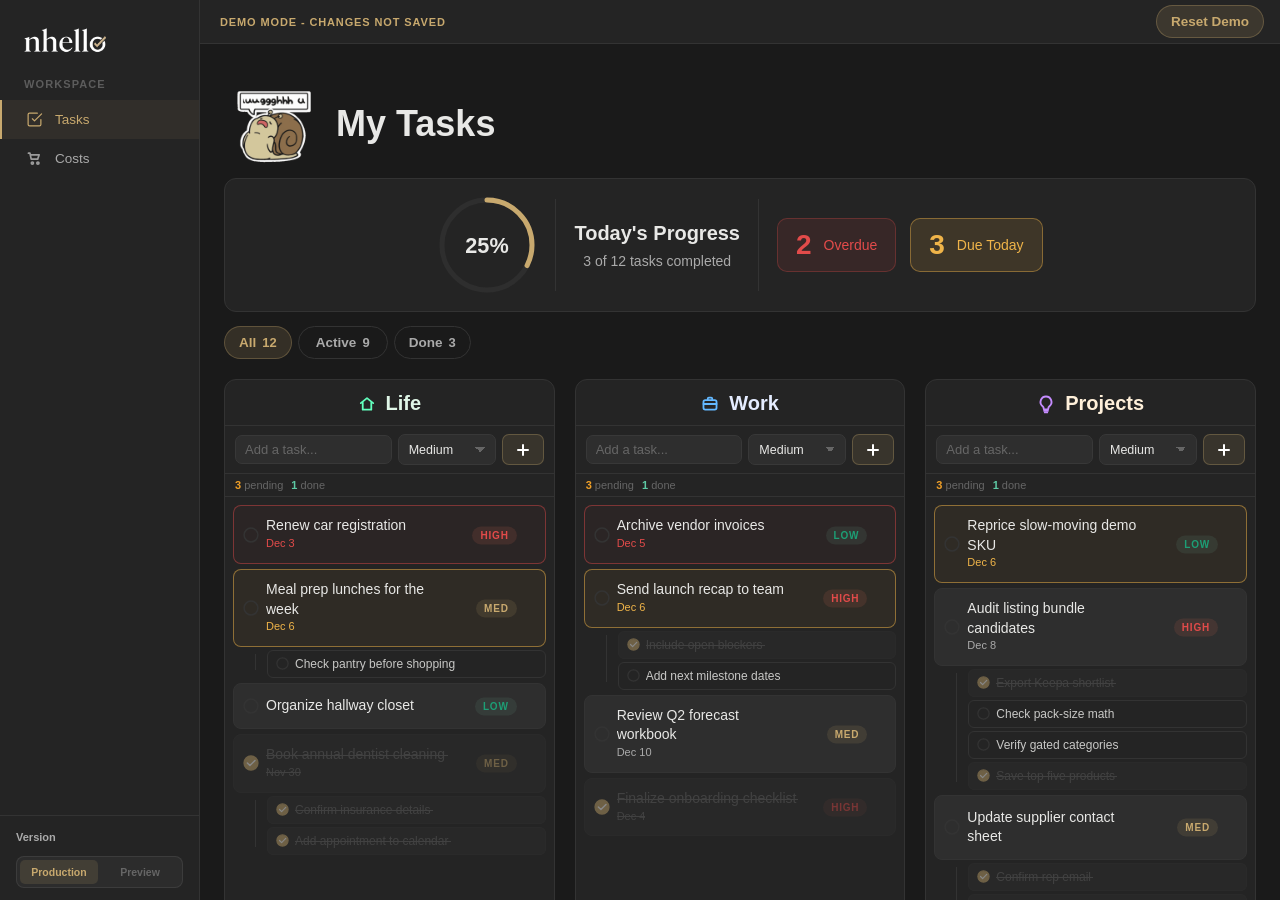
==== commit 7821e9e8: "deploy latest dashboard updates" ====
--- a/demo/index.html
+++ b/demo/index.html
@@ -9,9 +9,14 @@
 <link rel="stylesheet" href="widgets/task-manager/style.css">
 <link rel="stylesheet" href="widgets/cogs-calculator/style.css">
 </head>
-<body class="app-preload">
+<body class="app-preload demo-mode">
 
 <!-- ── Sidebar nav ────────────────────────────────────────────────────────── -->
+<div class="demo-banner" role="status" aria-live="polite">
+  <div class="demo-banner-text">DEMO MODE - CHANGES NOT SAVED</div>
+  <button class="filter-tab active demo-reset-banner-btn" id="demo-reset-btn" type="button">Reset Demo</button>
+</div>
+
 <nav class="sidebar">
   <div class="sidebar-brand">
     <img src="assets/nhello.png" class="sidebar-brand-img" alt="nhello">
@@ -63,10 +68,6 @@
           <span class="version-action-label">Publish Preview</span>
           <span class="version-action-feedback">Published</span>
         </button>
-        <button class="version-action-btn revert-btn" id="reset-preview-btn" type="button">
-          <span class="version-action-label">Revert Changes</span>
-          <span class="version-action-feedback">Preview reverted</span>
-        </button>
       </div>
     </div>
   </div>
@@ -74,10 +75,6 @@
 
 <!-- ── Main content ───────────────────────────────────────────────────────── -->
 <main class="main-content">
-  <div class="demo-mode-banner" role="status" aria-live="polite">
-    <span>Demo Mode - Changes are not saved</span>
-    <button class="demo-reset-btn" type="button" onclick="window.resetDemoDashboard && window.resetDemoDashboard(this)">Reset Demo</button>
-  </div>
 
   <!-- Task Manager panel -->
   <section class="panel active" id="panel-task-manager">
@@ -166,8 +163,9 @@
             <span class="filter-tab-count" id="cnt-done">0</span>
           </span>
         </button>
-        <button class="filter-clear-done" id="filter-clear-done" type="button" onclick="clearAllDone()" aria-hidden="true">
+        <button class="filter-clear-done" id="filter-clear-done" type="button" onclick="handleClearDoneClick()" aria-hidden="true">
           <span class="filter-clear-label">Clear</span>
+          <span class="filter-clear-undo-label">Undo</span>
           <span class="filter-clear-feedback">Cleared</span>
         </button>
       </div>
@@ -308,7 +306,7 @@
         <!-- Middle: inputs + validation + buttons -->
         <div class="cogs-middle">
 
-          <div class="card">
+          <div class="card cogs-details-card">
             <p class="section-label">Product details</p>
             <div class="row">
               <label>Product name</label>
@@ -343,27 +341,35 @@
             </div>
           </div>
 
-          <div id="validationAlert" class="alert"></div>
-
-          <div class="card cogs-stretch">
-            <p class="section-label">Discount &amp; tax</p>
-            <div class="toggle-row">
-              <input type="checkbox" id="hasDiscount" onchange="toggleDiscount()">
-              <label for="hasDiscount">Apply supplier discount</label>
-            </div>
-            <div class="row" id="discountRow" style="display:none;">
-              <label>Discount</label>
-              <input type="number" id="discount" value="15" step="0.1" min="0" max="100" oninput="calc()">
-              <span class="unit">%</span>
-            </div>
-            <div class="toggle-row" style="margin-top:4px;">
-              <input type="checkbox" id="hasTax" onchange="toggleTax()" checked>
-              <label for="hasTax">Apply sales tax</label>
-            </div>
-            <div class="row" id="taxRow" style="display:flex;">
-              <label>Tax rate</label>
-              <input type="number" id="taxRate" value="8.25" step="0.001" min="0" max="20" oninput="calc()">
-              <span class="unit">%</span>
+          <div id="validationAlert" class="alert"><span id="alertText" class="alert-text is-visible"></span></div>
+
+          <div class="card cogs-stretch cogs-dt-card">
+            <div class="cogs-dt-header">
+              <p class="section-label">Discount &amp; Tax</p>
+              <div class="cogs-slider-row">
+                <label class="cogs-slider-group" for="hasDiscount">
+                  <input type="checkbox" id="hasDiscount" onchange="toggleDiscount()">
+                  <span class="cogs-slider-track" aria-hidden="true"><span class="cogs-slider-thumb"></span></span>
+                  <span>Discount</span>
+                </label>
+                <label class="cogs-slider-group" for="hasTax">
+                  <input type="checkbox" id="hasTax" onchange="toggleTax()" checked>
+                  <span class="cogs-slider-track" aria-hidden="true"><span class="cogs-slider-thumb"></span></span>
+                  <span>Tax</span>
+                </label>
+              </div>
+            </div>
+            <div class="cogs-inputs-area">
+              <div class="row" id="discountRow" style="display:none;">
+                <label>Supplier Discount</label>
+                <input type="number" id="discount" value="15" step="0.1" min="0" max="100" oninput="calc()">
+                <span class="unit">%</span>
+              </div>
+              <div class="row" id="taxRow" style="display:flex;">
+                <label>Sales Tax</label>
+                <input type="number" id="taxRate" value="8.25" step="0.001" min="0" max="20" oninput="calc()">
+                <span class="unit">%</span>
+              </div>
             </div>
           </div>
 
@@ -391,22 +397,19 @@
 
           <div class="result-hero">
             <div>
-              <div class="rlabel">Your COGS &mdash; plug into SellerAmp</div>
-              <div class="rsub" id="heroSub">per listing unit</div>
-            </div>
-            <div style="display:flex;align-items:center;gap:10px;">
-              <div class="rval" id="heroVal">—</div>
-              <button class="copy-btn action-btn" id="copyBtn" onclick="copyCOGS()">
-                <span class="copy-btn-label">Copy</span>
-                <span class="btn-feedback">Copied</span>
-                <span class="copy-btn-icon" aria-hidden="true">
-                  <svg xmlns="http://www.w3.org/2000/svg" viewBox="0 0 24 24" fill="currentColor" width="18" height="18">
-                    <path d="M8 7a3 3 0 0 1 3-3h7a3 3 0 0 1 3 3v7a3 3 0 0 1-3 3h-1v-2h1a1 1 0 0 0 1-1V7a1 1 0 0 0-1-1h-7a1 1 0 0 0-1 1v1H8V7z"/>
-                    <path d="M6 9a3 3 0 0 1 3-3h7a3 3 0 0 1 3 3v7a3 3 0 0 1-3 3H9a3 3 0 0 1-3-3V9zm3-1a1 1 0 0 0-1 1v7a1 1 0 0 0 1 1h7a1 1 0 0 0 1-1V9a1 1 0 0 0-1-1H9z"/>
-                  </svg>
-                </span>
-              </button>
-            </div>
+              <div class="rlabel">Your COGS</div>
+            </div>
+            <div class="rval" id="heroVal">—</div>
+            <button class="copy-btn action-btn" id="copyBtn" onclick="copyCOGS()">
+              <span class="copy-btn-label">Copy</span>
+              <span class="btn-feedback">Copied</span>
+              <span class="copy-btn-icon" aria-hidden="true">
+                <svg xmlns="http://www.w3.org/2000/svg" viewBox="0 0 24 24" fill="currentColor" width="18" height="18">
+                  <path d="M8 7a3 3 0 0 1 3-3h7a3 3 0 0 1 3 3v7a3 3 0 0 1-3 3h-1v-2h1a1 1 0 0 0 1-1V7a1 1 0 0 0-1-1h-7a1 1 0 0 0-1 1v1H8V7z"/>
+                  <path d="M6 9a3 3 0 0 1 3-3h7a3 3 0 0 1 3 3v7a3 3 0 0 1-3 3H9a3 3 0 0 1-3-3V9zm3-1a1 1 0 0 0-1 1v7a1 1 0 0 0 1 1h7a1 1 0 0 0 1-1V9a1 1 0 0 0-1-1H9z"/>
+                </svg>
+              </span>
+            </button>
           </div>
 
           <div class="results-grid">
@@ -468,16 +471,11 @@
   var panelSwitchLocked = false;
   var versionSwitchLocked = false;
   var PREVIEW_CLASS = 'dashboard-topbar-preview-v2';
-  var VERSION_STORAGE_KEY = 'dashboardDemoVersionSystem_v1';
-  var VERSION_RESTORE_STORAGE_KEY = 'dashboardDemoPreviewRestoreState_v1';
-  var PRODUCTION_RESTORE_STORAGE_KEY = 'dashboardDemoProductionRestoreState_v1';
-  var LEGACY_PREVIEW_STORAGE_KEY = 'dashboardDemoTopbarPreviewMode';
-  var PREVIEW_UPDATE_BATCH_ID = 'ai-preview-batch-2026-04-24-header-align-v1';
+  var VERSION_STORAGE_KEY = 'dashboardVersionSystem_demo_v1';
+  var PRODUCTION_RESTORE_STORAGE_KEY = 'dashboardProductionRestoreState_demo_v1';
+  var LEGACY_PREVIEW_STORAGE_KEY = 'dashboardTopbarPreviewMode_demo';
   var activeDashboardVersion = 'production';
   var dashboardVersions = null;
-  var restorablePreviewConfig = null;
-  var restorablePreviewRedoConfig = null;
-  var previewRestoreAvailable = false;
   var restorableProductionConfig = null;
   var productionRestoreAvailable = false;
   var VERSION_FEEDBACK_HOLD_MS = 1350;
@@ -488,15 +486,6 @@
       production: { layout: 'production' },
       preview: { layout: 'previewTopbar' }
     };
-  }
-
-  function clearDemoVersionStorage() {
-    try {
-      sessionStorage.removeItem(VERSION_STORAGE_KEY);
-      sessionStorage.removeItem(VERSION_RESTORE_STORAGE_KEY);
-      sessionStorage.removeItem(PRODUCTION_RESTORE_STORAGE_KEY);
-      sessionStorage.removeItem(LEGACY_PREVIEW_STORAGE_KEY);
-    } catch (e) {}
   }
 
   function cloneVersionConfig(config) {
@@ -531,31 +520,6 @@
     } catch (e) {}
   }
 
-  function loadPreviewRestoreState() {
-    try {
-      var saved = JSON.parse(sessionStorage.getItem(VERSION_RESTORE_STORAGE_KEY) || 'null');
-      if (saved && saved.backup) {
-        restorablePreviewConfig = cloneVersionConfig(saved.backup);
-        restorablePreviewRedoConfig = saved.redo ? cloneVersionConfig(saved.redo) : null;
-        previewRestoreAvailable = saved.available !== false;
-      }
-    } catch (e) {
-      restorablePreviewConfig = null;
-      restorablePreviewRedoConfig = null;
-      previewRestoreAvailable = false;
-    }
-  }
-
-  function savePreviewRestoreState() {
-    try {
-      sessionStorage.setItem(VERSION_RESTORE_STORAGE_KEY, JSON.stringify({
-        backup: restorablePreviewConfig,
-        redo: restorablePreviewRedoConfig,
-        available: !!previewRestoreAvailable
-      }));
-    } catch (e) {}
-  }
-
   function loadProductionRestoreState() {
     try {
       var saved = JSON.parse(sessionStorage.getItem(PRODUCTION_RESTORE_STORAGE_KEY) || 'null');
@@ -586,22 +550,6 @@
     return !!dashboardVersions && !versionConfigEquals(dashboardVersions.preview, dashboardVersions.production);
   }
 
-  function hasPreviewRestoreChanges() {
-    return !!dashboardVersions
-      && !!restorablePreviewConfig
-      && previewRestoreAvailable
-      && !versionConfigEquals(dashboardVersions.preview, restorablePreviewConfig);
-  }
-
-  function hasPreviewRedoChanges() {
-    return !!dashboardVersions
-      && !!restorablePreviewConfig
-      && !!restorablePreviewRedoConfig
-      && previewRestoreAvailable
-      && versionConfigEquals(dashboardVersions.preview, restorablePreviewConfig)
-      && !versionConfigEquals(dashboardVersions.preview, restorablePreviewRedoConfig);
-  }
-
   function syncVersionButtons(versionName) {
     var isPreview = versionName === 'preview';
     var prodBtn = document.getElementById('version-production-btn');
@@ -628,34 +576,6 @@
     var unsaved = document.getElementById('version-unsaved');
     if (!unsaved) return;
     unsaved.classList.toggle('is-visible', versionName === 'preview' && hasUnsavedPreviewChanges());
-  }
-
-  function setRevertButtonState() {
-    var btn = document.getElementById('reset-preview-btn');
-    if (!btn) return;
-    var label = btn.querySelector('.version-action-label');
-    var feedback = btn.querySelector('.version-action-feedback');
-    var canRevert = hasPreviewRestoreChanges();
-    var canRestore = hasPreviewRedoChanges();
-    if (label && !btn.classList.contains('is-feedback')) {
-      label.textContent = canRestore ? 'Restore Changes' : 'Revert Changes';
-    }
-    if (feedback) feedback.textContent = 'Preview reverted';
-    btn.disabled = activeDashboardVersion !== 'preview' || (!canRevert && !canRestore);
-    btn.classList.toggle('is-restore', canRestore);
-  }
-
-  function showRevertButtonFeedback(message) {
-    var btn = document.getElementById('reset-preview-btn');
-    if (!btn) return;
-    var feedback = btn.querySelector('.version-action-feedback');
-    if (feedback) feedback.textContent = message;
-    btn.classList.add('is-feedback');
-    clearTimeout(btn._revertTimer);
-    btn._revertTimer = setTimeout(function() {
-      btn.classList.remove('is-feedback');
-      setRevertButtonState();
-    }, VERSION_FEEDBACK_HOLD_MS);
   }
 
   function setPublishRevertButtonState() {
@@ -689,18 +609,11 @@
     syncVersionButtons(activeDashboardVersion);
     syncUnsavedIndicatorForVersion(activeDashboardVersion);
     setVersionActionsVisible(isPreview);
-    setRevertButtonState();
     setPublishRevertButtonState();
   }
 
   function applyDashboardVersionConfig(config) {
     document.body.classList.toggle(PREVIEW_CLASS, !!config && config.layout === 'previewTopbar');
-    var isReverted = activeDashboardVersion === 'preview' && !!config && config.aiBatchId !== PREVIEW_UPDATE_BATCH_ID;
-    document.body.classList.toggle('preview-update-reverted', isReverted);
-    var medOptionText = isReverted ? 'MED' : 'Medium';
-    document.querySelectorAll('.add-priority-select option[value="medium"]').forEach(function(opt) {
-      opt.textContent = medOptionText;
-    });
     syncVersionChrome();
   }
 
@@ -747,7 +660,6 @@
     } else if (activeDashboardVersion === 'production' && nextVersion === 'preview') {
       setPublishRevertVisible(false);
       syncUnsavedIndicatorForVersion(nextVersion);
-      setRevertButtonState();
       setVersionActionsVisible(true);
     }
 
@@ -828,52 +740,9 @@
     }, PANEL_EXIT_MS);
   }
 
-  function resetPreview() {
-    if (!dashboardVersions || activeDashboardVersion !== 'preview') return;
-    if (hasPreviewRedoChanges()) {
-      dashboardVersions.preview = cloneVersionConfig(restorablePreviewRedoConfig);
-      saveDashboardVersions();
-      applyDashboardVersionConfig(dashboardVersions.preview);
-      _donutAnimated = false;
-      renderDashboard(getData());
-      if (window.triggerTaskDashboardEntrance) window.triggerTaskDashboardEntrance();
-      showRevertButtonFeedback('Changes restored');
-      savePreviewRestoreState();
-      return;
-    }
-    if (hasPreviewRestoreChanges()) {
-      restorablePreviewRedoConfig = cloneVersionConfig(dashboardVersions.preview);
-      dashboardVersions.preview = cloneVersionConfig(restorablePreviewConfig);
-      saveDashboardVersions();
-      applyDashboardVersionConfig(dashboardVersions.preview);
-      _donutAnimated = false;
-      renderDashboard(getData());
-      if (window.triggerTaskDashboardEntrance) window.triggerTaskDashboardEntrance();
-      showRevertButtonFeedback('Preview reverted');
-      savePreviewRestoreState();
-      return;
-    }
-    setRevertButtonState();
-  }
-
-  function savePreviewUpdateSnapshot() {
-    if (!dashboardVersions || !dashboardVersions.preview) return;
-    if (dashboardVersions.preview.aiBatchId !== PREVIEW_UPDATE_BATCH_ID) {
-      restorablePreviewConfig = cloneVersionConfig(dashboardVersions.preview);
-      restorablePreviewRedoConfig = null;
-      previewRestoreAvailable = true;
-      dashboardVersions.preview.aiBatchId = PREVIEW_UPDATE_BATCH_ID;
-      saveDashboardVersions();
-      savePreviewRestoreState();
-    }
-  }
-
   (function initDashboardVersionSystem() {
-    clearDemoVersionStorage();
     dashboardVersions = loadDashboardVersions();
-    loadPreviewRestoreState();
     loadProductionRestoreState();
-    savePreviewUpdateSnapshot();
     activeDashboardVersion = dashboardVersions.active === 'preview' ? 'preview' : 'production';
     applyDashboardVersionConfig(dashboardVersions[activeDashboardVersion]);
   })();
@@ -946,55 +815,30 @@
   var publishBtn = document.getElementById('publish-preview-btn');
   if (publishBtn) publishBtn.addEventListener('click', publishPreview);
 
-  var resetBtn = document.getElementById('reset-preview-btn');
-  if (resetBtn) {
-    resetBtn.addEventListener('click', resetPreview);
-  }
-
   var revertPublishBtn = document.getElementById('revert-publish-btn');
   if (revertPublishBtn) {
     revertPublishBtn.addEventListener('click', revertPublish);
   }
 
-  window.resetDemoVersionState = function() {
-    clearDemoVersionStorage();
-    restorablePreviewConfig = null;
-    restorablePreviewRedoConfig = null;
-    previewRestoreAvailable = false;
-    restorableProductionConfig = null;
-    productionRestoreAvailable = false;
-    dashboardVersions = loadDashboardVersions();
-    savePreviewUpdateSnapshot();
-    activeDashboardVersion = dashboardVersions.active === 'preview' ? 'preview' : 'production';
-    applyDashboardVersionConfig(dashboardVersions[activeDashboardVersion]);
-    if (activeDashboardVersion !== 'production') setDashboardVersion('production');
-  };
-
-  window.resetDemoDashboard = async function(btn) {
-    if (btn) btn.disabled = true;
-    try {
-      if (window.resetDemoTasks) await window.resetDemoTasks();
-      if (window.resetDemoProducts) await window.resetDemoProducts();
-      if (window.resetDemoVersionState) window.resetDemoVersionState();
-      if (btn) {
-        var original = btn.textContent;
-        btn.textContent = 'Reset';
-        setTimeout(function() {
-          btn.textContent = original || 'Reset Demo';
-          btn.disabled = false;
-        }, VERSION_FEEDBACK_HOLD_MS);
+  var demoResetBtn = document.getElementById('demo-reset-btn');
+  if (demoResetBtn) {
+    demoResetBtn.addEventListener('click', async function() {
+      demoResetBtn.disabled = true;
+      try {
+        if (window.resetDemoTasks) await window.resetDemoTasks();
+        if (window.resetDemoProducts) await window.resetDemoProducts();
+        var mainContent = document.querySelector('.main-content');
+        if (mainContent) mainContent.scrollTop = 0;
+      } finally {
+        demoResetBtn.disabled = false;
       }
-    } catch (e) {
-      if (btn) btn.disabled = false;
-    }
-  };
+    });
+  }
 
   window.setDashboardVersion = setDashboardVersion;
   window.publishDashboardPreview = publishPreview;
-  window.resetDashboardPreview = resetPreview;
   window.updatePreviewDashboardConfig = markPreviewChanged;
 </script>
 
 </body>
 </html>
-
--- a/demo/shared.css
+++ b/demo/shared.css
@@ -16,6 +16,7 @@
   --gold:         #c8a96e;
   --gold-dim:     rgba(200,169,110,0.15);
   --sidebar-w:    200px;
+  --demo-banner-h: 44px;
 }
 
 /* ── Base reset ────────────────────────────────────────────────────────────── */
@@ -45,6 +46,50 @@
   min-height: 100vh;
   display: flex;
   overflow: hidden;
+}
+
+.demo-banner {
+  position: fixed;
+  top: 0;
+  left: var(--sidebar-w);
+  right: 0;
+  z-index: 1200;
+  height: var(--demo-banner-h);
+  padding: 0 16px 0 20px;
+  display: flex;
+  align-items: center;
+  justify-content: space-between;
+  gap: 14px;
+  background: var(--surface);
+  border-bottom: 1px solid var(--border);
+  backdrop-filter: blur(12px);
+}
+
+.demo-banner-text {
+  min-width: 0;
+  font-size: 11px;
+  font-weight: 700;
+  letter-spacing: 0.08em;
+  text-transform: uppercase;
+  color: var(--gold);
+  white-space: nowrap;
+}
+
+.demo-reset-banner-btn {
+  width: auto;
+  max-width: max-content;
+  flex-shrink: 0;
+  align-self: center;
+}
+
+body.demo-mode .sidebar {
+  top: 0;
+  height: 100vh;
+}
+
+body.demo-mode .main-content {
+  height: calc(100vh - var(--demo-banner-h));
+  margin-top: var(--demo-banner-h);
 }
 
 h1 { font-size: 36px; font-weight: 600; margin-bottom: 4px; }
@@ -403,55 +448,6 @@
   height: 100vh;
 }
 
-.demo-mode-banner {
-  position: sticky;
-  top: 0;
-  z-index: 40;
-  display: flex;
-  align-items: center;
-  justify-content: space-between;
-  gap: 14px;
-  min-height: 44px;
-  padding: 8px 22px;
-  color: var(--gold);
-  background: rgba(20, 20, 19, 0.94);
-  border-bottom: 1px solid rgba(200, 169, 110, 0.28);
-  box-shadow: 0 10px 24px rgba(0, 0, 0, 0.18);
-  font-size: 12px;
-  font-weight: 700;
-  letter-spacing: 0.04em;
-  text-transform: uppercase;
-}
-
-.demo-reset-btn {
-  border: 1px solid rgba(200, 169, 110, 0.38);
-  border-radius: 999px;
-  padding: 7px 14px;
-  color: var(--gold);
-  background: rgba(200, 169, 110, 0.11);
-  font: inherit;
-  font-size: 11px;
-  cursor: pointer;
-  transition: border-color 0.18s ease, background 0.18s ease, color 0.18s ease, transform 0.18s ease;
-}
-
-.demo-reset-btn:hover,
-.demo-reset-btn:focus-visible {
-  border-color: var(--gold);
-  background: rgba(200, 169, 110, 0.18);
-  outline: none;
-}
-
-.demo-reset-btn:active {
-  transform: translateY(1px);
-}
-
-.demo-reset-btn:disabled {
-  cursor: default;
-  opacity: 0.7;
-  transform: none;
-}
-
 /* ── Panel system ──────────────────────────────────────────────────────────── */
 .panel { display: none; }
 .panel.active { display: block; }
--- a/demo/widgets/task-manager/style.css
+++ b/demo/widgets/task-manager/style.css
@@ -689,7 +689,8 @@
   background: transparent;
 }
 .filter-clear-label,
-.filter-clear-feedback {
+.filter-clear-feedback,
+.filter-clear-undo-label {
   display: inline-flex;
   align-items: center;
   justify-content: center;
@@ -716,14 +717,19 @@
   transition: transform 0.28s ease;
   opacity: 0.9;
 }
-.filter-clear-feedback {
+.filter-clear-feedback,
+.filter-clear-undo-label {
   position: absolute;
   inset: 0;
-  color: var(--text-primary);
   opacity: 0;
-  transform: translateY(8px);
-}
-.filter-clear-done:not(.is-cleared):hover .filter-clear-label::after {
+}
+.filter-clear-feedback {
+  transform: translateX(-8px);
+}
+.filter-clear-undo-label {
+  transform: translateX(8px);
+}
+.filter-clear-done:not(.is-cleared):not(.is-undoing):hover .filter-clear-label::after {
   transform: scaleX(1);
 }
 .filter-clear-done.is-cleared {
@@ -733,30 +739,68 @@
 }
 .filter-clear-done.is-cleared .filter-clear-label {
   opacity: 0;
-  transform: translateY(-8px);
+  transform: translateX(8px);
 }
 .filter-clear-done.is-cleared .filter-clear-label::after {
   transform: scaleX(0);
 }
 .filter-clear-done.is-cleared .filter-clear-feedback {
+  opacity: 1;
+  transform: translateX(0);
+  color: var(--gold);
+}
+.filter-clear-done.is-undoing {
+  background: rgba(200,169,110,0.08);
+  border-color: rgba(200,169,110,0.2);
+}
+.filter-clear-done.is-undoing:hover,
+.filter-clear-done.is-undoing:active {
+  background: var(--gold-dim);
+  color: var(--gold);
+  border-color: rgba(200,169,110,0.3);
+}
+.filter-clear-done.is-undoing .filter-clear-feedback {
+  opacity: 0;
+  transform: translateX(-8px);
+}
+.filter-clear-done.is-undoing .filter-clear-label {
+  opacity: 0;
+  transform: translateX(8px);
+}
+.filter-clear-done.is-undoing .filter-clear-label::after {
+  transform: scaleX(0);
+}
+.filter-clear-done.is-undoing .filter-clear-undo-label {
   opacity: 1;
   transform: translateY(0);
   color: var(--gold);
 }
 
-body.preview-update-reverted .filter-clear-done {
-  margin-left: 4px;
-}
-body.preview-update-reverted .filter-clear-done::before {
-  left: -9.5px;
-}
-body.preview-update-reverted .filter-clear-done.is-cleared {
-  background: var(--bg);
-  border-color: var(--green);
+.filter-undo-btn {
+  display: none;
+  align-items: center;
+  justify-content: center;
+  height: 33px;
+  padding: 0 14px;
+  border-radius: 20px;
+  font-size: 13.5px;
+  font-weight: 600;
+  line-height: 1;
+  font-family: inherit;
+  color: var(--text-muted);
+  background: transparent;
+  border: 1px solid var(--border);
+  cursor: pointer;
+  white-space: nowrap;
+  margin-left: 6px;
+  transition: color 0.15s ease, border-color 0.15s ease;
+}
+.filter-undo-btn.is-visible {
+  display: inline-flex;
+}
+.filter-undo-btn:hover {
   color: var(--text-primary);
-}
-body.preview-update-reverted .filter-clear-done.is-cleared .filter-clear-feedback {
-  color: var(--text-primary);
+  border-color: rgba(255,255,255,0.15);
 }
 
 /* ── Three-column grid ── */
@@ -1621,32 +1665,6 @@
 .pri-drop-item.pri-medium { color: var(--gold); }
 .pri-drop-item.pri-high   { color: var(--red); }
 
-body.preview-update-reverted .pri-drop-popup {
-  background: transparent;
-  border: 0;
-  border-radius: 999px;
-  padding: 0;
-  box-shadow: none;
-}
-body.preview-update-reverted .pri-drop-item {
-  display: inline-flex;
-  height: 22px;
-  padding: 0 8px;
-  border: 1px solid currentColor;
-  border-radius: 999px;
-  background: rgba(36,36,36,0.96);
-  font-size: 10px;
-  letter-spacing: 0;
-  line-height: 1;
-  box-shadow: 0 8px 16px rgba(0,0,0,0.22);
-  min-width: 36px;
-}
-body.preview-update-reverted .pri-drop-item:hover {
-  opacity: 0.88;
-  background: var(--surface-2);
-  transform: translateY(-1px);
-}
-
 /* ── Custom calendar popup ── */
 #custom-cal { user-select: none; }
 .cal-popup {
@@ -1720,49 +1738,6 @@
 }
 .cal-clear-btn:hover { color: var(--red); background: rgba(226,75,74,0.1); }
 
-/* ── Preview revert overrides — restores pre-update visual state ── */
-
-body.preview-update-reverted .dashboard {
-  padding: 24px 32px;
-}
-body.preview-update-reverted .dashboard-left > svg {
-  width: 120px;
-  height: 120px;
-}
-body.preview-update-reverted .dash-divider {
-  margin-top: 0;
-  margin-bottom: 0;
-}
-
-body.dashboard-topbar-preview.preview-update-reverted .dashboard {
-  padding: 20px 28px;
-}
-body.dashboard-topbar-preview.preview-update-reverted .dashboard-divider-center {
-  top: 20px;
-  bottom: 20px;
-}
-
-body.dashboard-topbar-preview-v2.preview-update-reverted .dashboard {
-  min-height: 210px;
-  padding: 24px 28px;
-}
-body.dashboard-topbar-preview-v2.preview-update-reverted .dashboard-divider-right {
-  top: 24px;
-  bottom: 24px;
-}
-body.dashboard-topbar-preview-v2.preview-update-reverted .dashboard-divider-center {
-  top: 24px;
-  bottom: 24px;
-}
-
-body.preview-update-reverted .col-header {
-  justify-content: flex-start;
-}
-
-body.preview-update-reverted .col-title {
-  flex: 1;
-}
-
 #panel-task-manager.category-headers-pre-enter .col-title {
   opacity: 0;
   transform: translateY(14px);
--- a/demo/widgets/cogs-calculator/style.css
+++ b/demo/widgets/cogs-calculator/style.css
@@ -6,6 +6,7 @@
 .cogs-wrap {
   max-width: 1440px;
   margin: 0 auto;
+  interpolate-size: allow-keywords;
 }
 
 .cogs-header { margin-bottom: 2px; }
@@ -59,9 +60,10 @@
 .cogs-middle {
   display: flex;
   flex-direction: column;
-  gap: 16px;
+  gap: 20px;
   min-width: 0;
   height: 100%;
+  transition: height 0.34s cubic-bezier(0.4, 0, 0.2, 1);
 }
 .cogs-right {
   display: flex;
@@ -69,9 +71,13 @@
   gap: 16px;
   min-width: 0;
   height: 100%;
+  transition: height 0.34s cubic-bezier(0.4, 0, 0.2, 1);
 }
 
 .cogs-stretch { flex: 1; }
+
+.cogs-details-card { padding: 1.375rem 1.25rem; }
+.cogs-details-card .row { margin-bottom: 14px; }
 
 .cogs-action-btns {
   display: flex;
@@ -116,7 +122,7 @@
   border-radius: 12px;
   padding: 1rem 1.25rem;
   margin-bottom: 0;
-  transition: border-color 0.2s;
+  transition: border-color 0.2s, height 0.34s cubic-bezier(0.4, 0, 0.2, 1), max-height 0.34s cubic-bezier(0.4, 0, 0.2, 1);
 }
 .card:hover {
   border-color: rgba(255,255,255,0.12);
@@ -159,27 +165,159 @@
 }
 .toggle-row input[type="checkbox"] { width: 16px; height: 16px; cursor: pointer; accent-color: var(--green); }
 
+.cogs-dt-card {
+  display: flex;
+  flex-direction: column;
+}
+
+.cogs-dt-header {
+  display: flex;
+  justify-content: space-between;
+  align-items: center;
+  gap: 20px;
+  margin-bottom: 0;
+}
+
+.cogs-dt-header .section-label { margin-bottom: 0; }
+
+.cogs-slider-row {
+  display: flex;
+  gap: 20px;
+  align-items: center;
+}
+
+.cogs-slider-group {
+  display: inline-flex;
+  align-items: center;
+  gap: 8px;
+  padding: 3px 0;
+  color: var(--text-muted);
+  font-size: 13px;
+  cursor: pointer;
+  user-select: none;
+  transition: color 0.18s ease;
+}
+
+.cogs-slider-group:hover { color: var(--text-primary); }
+
+.cogs-slider-group.is-checked { color: var(--text-primary); }
+
+.cogs-slider-group input[type="checkbox"] {
+  position: absolute;
+  opacity: 0;
+  pointer-events: none;
+}
+
+.cogs-slider-track {
+  position: relative;
+  display: inline-block;
+  width: 36px;
+  height: 20px;
+  border-radius: 10px;
+  background: var(--border);
+  flex-shrink: 0;
+  transition: background 0.22s ease;
+}
+
+.cogs-slider-group.is-checked .cogs-slider-track { background: var(--green); }
+
+.cogs-slider-thumb {
+  position: absolute;
+  top: 3px;
+  left: 3px;
+  width: 14px;
+  height: 14px;
+  border-radius: 50%;
+  background: #fff;
+  transition: transform 0.22s cubic-bezier(0.4, 0, 0.2, 1);
+}
+
+.cogs-slider-group.is-checked .cogs-slider-thumb { transform: translateX(16px); }
+
+.cogs-inputs-area {
+  display: flex;
+  flex-direction: column;
+  margin-top: auto;
+  margin-bottom: auto;
+}
+
+.cogs-inputs-area .row:last-child { margin-bottom: 0 !important; }
+
+
+
+.cogs-optional-row {
+  overflow: hidden;
+  max-height: 0;
+  margin-bottom: 0;
+  opacity: 0;
+  transform: translateY(8px);
+  transition:
+    max-height 0.3s cubic-bezier(0.4, 0, 0.2, 1),
+    margin-bottom 0.3s cubic-bezier(0.4, 0, 0.2, 1),
+    padding-top 0.3s cubic-bezier(0.4, 0, 0.2, 1),
+    padding-bottom 0.3s cubic-bezier(0.4, 0, 0.2, 1),
+    opacity 0.22s ease,
+    transform 0.3s cubic-bezier(0.4, 0, 0.2, 1);
+  will-change: max-height, opacity, transform;
+}
+
+.cogs-optional-row.is-visible {
+  max-height: 70px;
+  margin-bottom: 10px;
+  opacity: 1;
+  transform: translateY(0);
+}
+
+.brow.cogs-optional-row.is-visible {
+  max-height: 42px;
+  margin-bottom: 0;
+}
+
+.brow.cogs-optional-row {
+  padding-top: 0;
+  padding-bottom: 0;
+  border-bottom-color: transparent;
+}
+
+.brow.cogs-optional-row.is-visible {
+  padding-top: 6px;
+  padding-bottom: 6px;
+  border-bottom-color: var(--border);
+}
+
 .alert {
   border-radius: 10px;
-  padding: 10px 14px;
   margin-bottom: 0;
   font-size: 13px;
   line-height: 1.5;
-  display: none;
+  max-height: 0;
+  overflow: hidden;
+  padding: 0 14px;
 }
 .alert.error {
   background: #2d1414;
   border: 1px solid #5a2222;
   color: #f08080;
-  display: block;
+  max-height: 120px;
+  padding: 10px 14px;
 }
 .alert.success {
   background: var(--green-bg);
   border: 1px solid #1a5c42;
   color: var(--green-light);
+  max-height: 120px;
+  padding: 10px 14px;
+}
+.alert strong { font-weight: 600; }
+.alert-text {
   display: block;
-}
-.alert strong { font-weight: 600; }
+  opacity: 0;
+  transform: translateY(8px);
+}
+.alert-text.is-visible {
+  opacity: 1;
+  transform: translateY(0);
+}
 .field-error {
   display: none;
   align-items: center;
@@ -216,20 +354,24 @@
   border-radius: 12px;
   padding: 1.25rem 1.5rem;
   margin-bottom: 0;
-  display: flex;
-  align-items: center;
-  justify-content: space-between;
-}
-.result-hero .rlabel { font-size: 14px; color: var(--green-light); font-weight: 500; }
-.result-hero .rsub { font-size: 12px; color: var(--green); margin-top: 2px; }
-.result-hero .rval { font-size: 36px; font-weight: 600; color: var(--green-light); }
-.copy-btn {
+  display: grid;
+  grid-template-columns: 1fr auto 1fr;
+  align-items: center;
+  transition: height 0.34s cubic-bezier(0.4, 0, 0.2, 1), border-color 0.2s;
+}
+.result-hero .rlabel { font-size: 19px; color: var(--green-light); font-weight: 600; white-space: nowrap; }
+.result-hero .rsub { font-size: 15px; color: var(--green); margin-top: 2px; }
+.result-hero .rval { font-size: 36px; font-weight: 600; color: var(--green-light); white-space: nowrap; font-variant-numeric: tabular-nums; text-align: center; }
+.cogs-wrap .copy-btn {
+  justify-self: end;
   min-width: 90px;
   padding: 6px 14px;
-  border: 1px solid var(--green);
+  border: 1px solid var(--border);
   border-radius: 8px;
-  background: var(--green);
-  color: #fff;
+  background: var(--surface);
+  color: var(--text-primary);
+  opacity: 1;
+  pointer-events: auto;
   transition: background 0.38s cubic-bezier(0.4, 0, 0.2, 1), border-color 0.38s;
 }
 .action-btn {
@@ -336,6 +478,7 @@
   border: 1px solid var(--border);
   border-radius: 10px;
   padding: 0.75rem 1rem;
+  transition: height 0.34s cubic-bezier(0.4, 0, 0.2, 1), border-color 0.2s;
 }
 .metric .mlabel { font-size: 12px; color: var(--text-muted); margin-bottom: 4px; }
 .metric .mval { font-size: 18px; font-weight: 600; color: var(--text-primary); }
@@ -348,7 +491,7 @@
   border-radius: 12px;
   padding: 1rem 1.25rem;
   margin-bottom: 0;
-  transition: border-color 0.2s;
+  transition: border-color 0.2s, height 0.34s cubic-bezier(0.4, 0, 0.2, 1), max-height 0.34s cubic-bezier(0.4, 0, 0.2, 1);
 }
 .breakdown:hover {
   border-color: rgba(255,255,255,0.12);
@@ -363,10 +506,63 @@
   border-bottom: 1px solid var(--border);
 }
 .brow:last-child { border-bottom: none; font-weight: 600; color: var(--green-light); font-size: 15px; }
+.brow > span:last-child { min-width: 80px; text-align: right; font-variant-numeric: tabular-nums; }
 .brow.deduct span:last-child { color: #f08080; }
 .brow.add span:last-child { color: var(--green-light); }
 .brow.op span:last-child { color: var(--text-hint); }
 .divider { height: 1px; background: var(--border); margin: 2px 0; }
+
+.roll-number {
+  position: relative;
+  display: inline-grid;
+  overflow: hidden;
+  vertical-align: baseline;
+  min-width: max-content;
+  line-height: 1.05;
+}
+
+.roll-old,
+.roll-new {
+  grid-area: 1 / 1;
+  display: inline-block;
+  white-space: nowrap;
+  will-change: transform, opacity;
+}
+
+.roll-old {
+  animation: cogs-roll-old 0.5s cubic-bezier(0.4, 0, 0.2, 1) both;
+}
+
+.roll-new {
+  animation: cogs-roll-new 0.5s cubic-bezier(0.4, 0, 0.2, 1) both;
+}
+
+@keyframes cogs-roll-old {
+  from { transform: translateY(0); opacity: 1; }
+  to { transform: translateY(-115%); opacity: 0; }
+}
+
+@keyframes cogs-roll-new {
+  from { transform: translateY(115%); opacity: 0; }
+  to { transform: translateY(0); opacity: 1; }
+}
+
+@media (prefers-reduced-motion: reduce) {
+  .cogs-optional-row,
+  .alert-text,
+  .card,
+  .breakdown,
+  .result-hero,
+  .metric,
+  .cogs-middle,
+  .cogs-right {
+    transition: none;
+  }
+  .roll-old,
+  .roll-new {
+    animation: none;
+  }
+}
 
 /* Scoped button styles to avoid conflicting with task manager */
 .cogs-wrap button {
